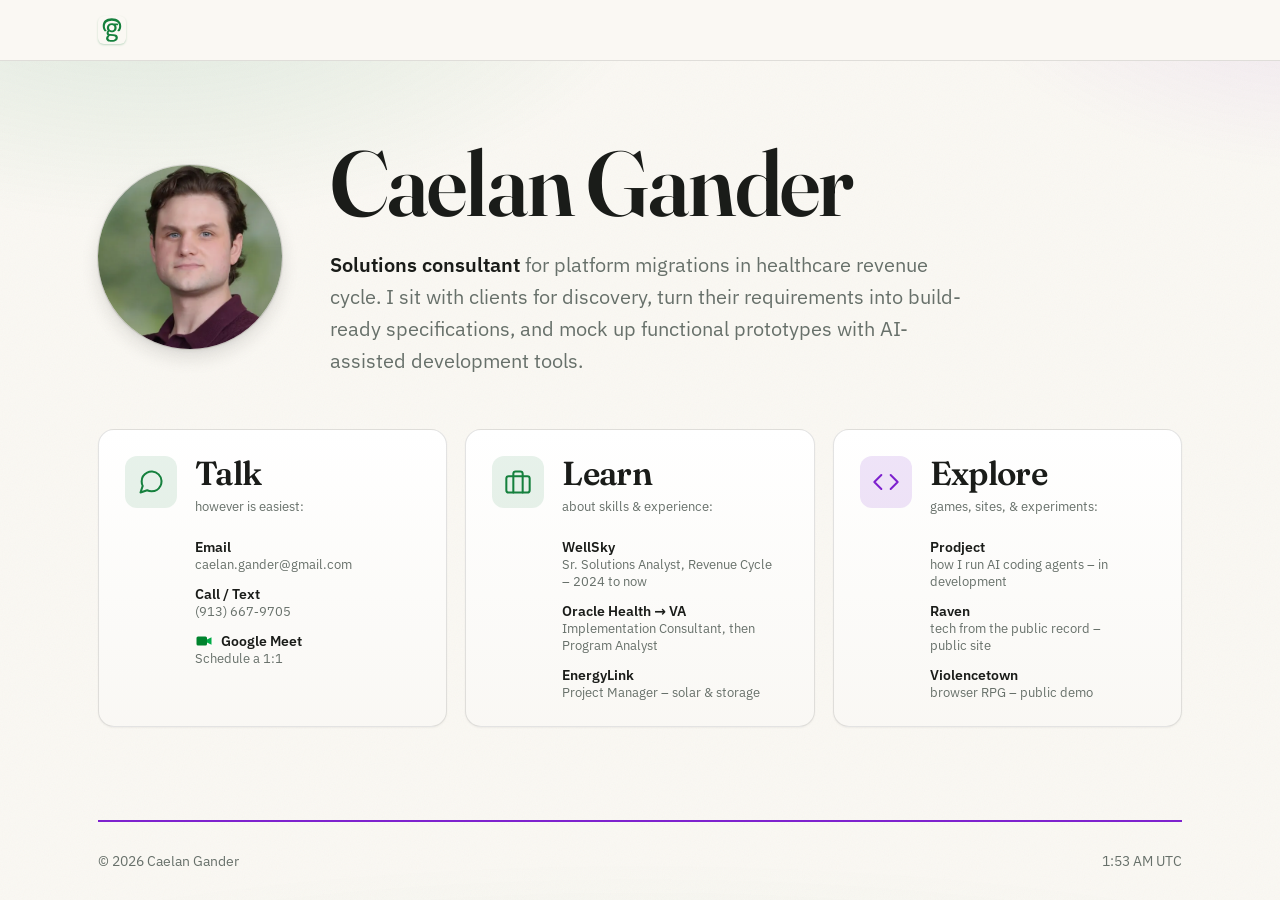
==== index.html @ 805b330a "Explore: fixes from the final review Copy: claims now match each project's source. Raven is framed a" ====
<!DOCTYPE html>
<html lang="en">
<head>
  <meta charset="UTF-8">
  <meta name="viewport" content="width=device-width, initial-scale=1.0">
  <title>Caelan Gander</title>
  <meta name="description" content="Solutions consultant for platform migrations in healthcare revenue cycle. I sit with clients for discovery, turn their requirements into build-ready specifications, and mock up functional prototypes with AI-assisted development tools.">
  <meta name="color-scheme" content="light dark">
  <meta name="theme-color" content="#FAF8F3" media="(prefers-color-scheme: light)">
  <meta name="theme-color" content="#0E1413" media="(prefers-color-scheme: dark)">
  <link rel="icon" href="/favicon.ico?v=2" sizes="32x32">
  <link rel="icon" href="/favicon.svg?v=2" type="image/svg+xml">
  <link rel="apple-touch-icon" href="/apple-touch-icon.png?v=2">

  <!-- Open Graph / social-share preview (LinkedIn, Slack, Twitter, etc.) -->
  <meta property="og:type" content="website">
  <meta property="og:title" content="Caelan Gander – Solutions consultant in healthcare revenue cycle">
  <meta property="og:description" content="Solutions consultant for platform migrations in healthcare revenue cycle. I sit with clients for discovery, turn their requirements into build-ready specifications, and mock up functional prototypes with AI-assisted development tools.">
  <meta property="og:url" content="https://caelangander.com">
  <meta property="og:image" content="https://caelangander.com/og-image.png?v=5">
  <meta property="og:image:width" content="1200">
  <meta property="og:image:height" content="630">
  <meta property="og:image:alt" content="Caelan Gander, Solutions consultant for platform migrations in healthcare revenue cycle.">
  <meta name="twitter:card" content="summary_large_image">
  <meta name="twitter:title" content="Caelan Gander – Solutions consultant in healthcare revenue cycle">
  <meta name="twitter:description" content="Solutions consultant for platform migrations in healthcare revenue cycle. I sit with clients for discovery, turn their requirements into build-ready specifications, and mock up functional prototypes with AI-assisted development tools.">
  <meta name="twitter:image" content="https://caelangander.com/og-image.png?v=5">

  <link rel="preload" href="/assets/fonts/fraunces-600-latin.woff2" as="font" type="font/woff2" crossorigin>
  <link rel="preload" href="/assets/fonts/ibm-plex-sans-latin.woff2" as="font" type="font/woff2" crossorigin>
  <link rel="stylesheet" href="/style.css?v=71">
</head>
<body class="has-intro">

  <a class="skip-link" href="#main">Skip to content</a>

  <!-- ── Header — cg monogram + active-section chip; whole bar returns home ──── -->
  <header class="header" data-back>
    <nav class="nav container">
      <button type="button" class="logo" data-back aria-label="Home">
        <svg xmlns="http://www.w3.org/2000/svg" width="28" height="28" viewBox="0 0 32 32" aria-hidden="true">
          <g transform="translate(-7.672 -11.148) scale(1.4835)">
            <path fill="currentColor" d="M20.576171875 14.0234375Q20.576171875 14.3994140625 20.47412109375 14.56591796875Q20.3720703125 14.732421875 20.2109375 14.732421875H18.8251953125Q19.201171875 15.119140625 19.3515625 15.58642578125Q19.501953125 16.0537109375 19.501953125 16.55859375Q19.501953125 17.396484375 19.2333984375 18.041015625Q18.96484375 18.685546875 18.46533203125 19.13134765625Q17.9658203125 19.5771484375 17.2783203125 19.8134765625Q16.5908203125 20.0498046875 15.7529296875 20.0498046875Q15.162109375 20.0498046875 14.63037109375 19.89404296875Q14.0986328125 19.73828125 13.80859375 19.501953125Q13.615234375 19.6953125 13.49169921875 19.9423828125Q13.3681640625 20.189453125 13.3681640625 20.51171875Q13.3681640625 20.8876953125 13.71728515625 21.134765625Q14.06640625 21.3818359375 14.646484375 21.4033203125L17.1708984375 21.5107421875Q17.890625 21.5322265625 18.4921875 21.70947265625Q19.09375 21.88671875 19.5341796875 22.21435546875Q19.974609375 22.5419921875 20.2216796875 23.02001953125Q20.46875 23.498046875 20.46875 24.1318359375Q20.46875 24.7978515625 20.189453125 25.3994140625Q19.91015625 26.0009765625 19.33544921875 26.45751953125Q18.7607421875 26.9140625 17.869140625 27.17724609375Q16.9775390625 27.4404296875 15.763671875 27.4404296875Q14.5927734375 27.4404296875 13.77099609375 27.24169921875Q12.94921875 27.04296875 12.4228515625 26.69921875Q11.896484375 26.35546875 11.66015625 25.87744140625Q11.423828125 25.3994140625 11.423828125 24.8408203125Q11.423828125 24.486328125 11.509765625 24.1533203125Q11.595703125 23.8203125 11.77294921875 23.51953125Q11.9501953125 23.21875 12.21337890625 22.94482421875Q12.4765625 22.6708984375 12.8203125 22.40234375Q12.2939453125 22.1337890625 12.04150390625 21.7255859375Q11.7890625 21.3173828125 11.7890625 20.8447265625Q11.7890625 20.189453125 12.0576171875 19.673828125Q12.326171875 19.158203125 12.7236328125 18.75Q12.390625 18.3525390625 12.197265625 17.85302734375Q12.00390625 17.353515625 12.00390625 16.64453125Q12.00390625 15.8173828125 12.283203125 15.162109375Q12.5625 14.5068359375 13.056640625 14.0556640625Q13.55078125 13.6044921875 14.24365234375 13.36279296875Q14.9365234375 13.12109375 15.7529296875 13.12109375Q16.193359375 13.12109375 16.57470703125 13.16943359375Q16.9560546875 13.2177734375 17.2890625 13.3037109375H20.2109375Q20.3935546875 13.3037109375 20.48486328125 13.48095703125Q20.576171875 13.658203125 20.576171875 14.0234375ZM17.8046875 16.5693359375Q17.8046875 15.5810546875 17.26220703125 15.02783203125Q16.7197265625 14.474609375 15.720703125 14.474609375Q15.205078125 14.474609375 14.82373046875 14.646484375Q14.4423828125 14.818359375 14.18994140625 15.119140625Q13.9375 15.419921875 13.81396484375 15.81201171875Q13.6904296875 16.2041015625 13.6904296875 16.6337890625Q13.6904296875 17.58984375 14.23291015625 18.1376953125Q14.775390625 18.685546875 15.7529296875 18.685546875Q16.279296875 18.685546875 16.666015625 18.51904296875Q17.052734375 18.3525390625 17.30517578125 18.05712890625Q17.5576171875 17.76171875 17.68115234375 17.375Q17.8046875 16.98828125 17.8046875 16.5693359375ZM18.6962890625 24.228515625Q18.6962890625 23.60546875 18.18603515625 23.26708984375Q17.67578125 22.9287109375 16.8056640625 22.9072265625L14.302734375 22.8212890625Q13.958984375 23.08984375 13.73876953125 23.33154296875Q13.5185546875 23.5732421875 13.3896484375 23.79345703125Q13.2607421875 24.013671875 13.21240234375 24.228515625Q13.1640625 24.443359375 13.1640625 24.6689453125Q13.1640625 25.3671875 13.873046875 25.72705078125Q14.58203125 26.0869140625 15.849609375 26.0869140625Q16.6552734375 26.0869140625 17.19775390625 25.93115234375Q17.740234375 25.775390625 18.0732421875 25.517578125Q18.40625 25.259765625 18.55126953125 24.9267578125Q18.6962890625 24.59375 18.6962890625 24.228515625Z"/>
            <g transform="translate(.5 .25) rotate(90 16 14)">
              <path fill="currentColor" d="M21.04345703125 19.5537109375Q21.04345703125 19.7255859375 21.03271484375 19.8544921875Q21.02197265625 19.9833984375 20.9951171875 20.080078125Q20.96826171875 20.1767578125 20.92529296875 20.251953125Q20.88232421875 20.3271484375 20.77490234375 20.4345703125Q20.66748046875 20.5419921875 20.32373046875 20.76220703125Q19.97998046875 20.982421875 19.4697265625 21.19189453125Q18.95947265625 21.4013671875 18.298828125 21.54638671875Q17.63818359375 21.69140625 16.85400390625 21.69140625Q15.50048828125 21.69140625 14.41015625 21.240234375Q13.31982421875 20.7890625 12.5517578125 19.908203125Q11.78369140625 19.02734375 11.3701171875 17.73291015625Q10.95654296875 16.4384765625 10.95654296875 14.751953125Q10.95654296875 13.0224609375 11.40234375 11.6689453125Q11.84814453125 10.3154296875 12.65380859375 9.37548828125Q13.45947265625 8.435546875 14.58203125 7.94140625Q15.70458984375 7.447265625 17.06884765625 7.447265625Q17.67041015625 7.447265625 18.23974609375 7.56005859375Q18.80908203125 7.6728515625 19.29248046875 7.8447265625Q19.77587890625 8.0166015625 20.15185546875 8.2421875Q20.52783203125 8.4677734375 20.6728515625 8.61279296875Q20.81787109375 8.7578125 20.86083984375 8.8330078125Q20.90380859375 8.908203125 20.9306640625 9.01025390625Q20.95751953125 9.1123046875 20.9736328125 9.251953125Q20.98974609375 9.3916015625 20.98974609375 9.5849609375Q20.98974609375 9.7998046875 20.96826171875 9.9501953125Q20.94677734375 10.1005859375 20.90380859375 10.20263671875Q20.86083984375 10.3046875 20.8017578125 10.35302734375Q20.74267578125 10.4013671875 20.65673828125 10.4013671875Q20.50634765625 10.4013671875 20.23779296875 10.19189453125Q19.96923828125 9.982421875 19.544921875 9.72998046875Q19.12060546875 9.4775390625 18.513671875 9.26806640625Q17.90673828125 9.05859375 17.05810546875 9.05859375Q16.13427734375 9.05859375 15.376953125 9.42919921875Q14.61962890625 9.7998046875 14.08251953125 10.51953125Q13.54541015625 11.2392578125 13.25 12.27587890625Q12.95458984375 13.3125 12.95458984375 14.64453125Q12.95458984375 15.9658203125 13.2392578125 16.98095703125Q13.52392578125 17.99609375 14.0556640625 18.67822265625Q14.58740234375 19.3603515625 15.36083984375 19.70947265625Q16.13427734375 20.05859375 17.11181640625 20.05859375Q17.93896484375 20.05859375 18.556640625 19.8544921875Q19.17431640625 19.650390625 19.609375 19.39794921875Q20.04443359375 19.1455078125 20.32373046875 18.94140625Q20.60302734375 18.7373046875 20.76416015625 18.7373046875Q20.83935546875 18.7373046875 20.89306640625 18.76953125Q20.94677734375 18.8017578125 20.97900390625 18.89306640625Q21.01123046875 18.984375 21.02734375 19.1455078125Q21.04345703125 19.306640625 21.04345703125 19.5537109375Z"/>
            </g>
          </g>
        </svg>
      </button>
      <span class="nav-name" aria-hidden="true">Caelan Gander</span>
      <span class="nav-verb" aria-hidden="true"></span>
    </nav>
  </header>

  <main class="stage" id="main" tabindex="-1">
    <div class="container stage-inner">

      <!-- ── Banner (collapses when a tile is active) ──── -->
      <div class="banner-wrap">
        <div class="banner">
          <img class="banner-photo" src="/assets/caelan.webp?v=1" alt="Portrait of Caelan Gander" width="480" height="480" decoding="async">
          <h1 class="banner-name">Caelan Gander</h1>
          <p class="banner-about"><strong>Solutions consultant</strong> for platform migrations in healthcare revenue cycle. I sit with clients for discovery, turn their requirements into build-ready specifications, and mock up functional prototypes with AI-assisted development tools.</p>
        </div>
      </div>

      <!-- ── Tile clusters ──────────────────────────────── -->
      <div class="tiles">

        <!-- ── TALK ──────────────────────────────────────── -->
        <article class="cluster" data-cluster="talk">
          <button class="tile" type="button" data-go="talk" aria-expanded="false" aria-controls="panel-talk">
            <span class="tile-icon" aria-hidden="true">
              <svg xmlns="http://www.w3.org/2000/svg" width="28" height="28" viewBox="0 0 24 24" fill="none" stroke="currentColor" stroke-width="1.75" stroke-linecap="round" stroke-linejoin="round"><path d="M21 11.5a8.38 8.38 0 0 1-.9 3.8 8.5 8.5 0 0 1-7.6 4.7 8.38 8.38 0 0 1-3.8-.9L3 21l1.9-5.7a8.38 8.38 0 0 1-.9-3.8 8.5 8.5 0 0 1 4.7-7.6 8.38 8.38 0 0 1 3.8-.9h.5a8.48 8.48 0 0 1 8 8v.5z"/></svg>
            </span>
            <span class="tile-body">
              <span class="tile-verb">Talk</span>
              <span class="tile-sub">however is easiest:</span>
              <span class="tile-preview tile-preview--list">
                <span class="preview-row">
                  <strong>Email</strong>
                  <em>caelan.gander@gmail.com</em>
                </span>
                <span class="preview-row">
                  <strong>Call / Text</strong>
                  <em>(913)&nbsp;667&#8209;9705</em>
                </span>
                <span class="preview-row">
                  <strong>
                    <svg class="meet-logo" xmlns="http://www.w3.org/2000/svg" width="18" height="18" viewBox="0 0 24 24" aria-hidden="true">
                      <rect x="2" y="6" width="14" height="12" rx="2" fill="#00832d"/>
                      <path d="M16 10v4l6 3V7z" fill="#00ac47"/>
                    </svg>
                    Google Meet
                  </strong>
                  <em>Schedule a 1:1</em>
                </span>
              </span>
            </span>
            <span class="tile-back-affordance">
              <svg xmlns="http://www.w3.org/2000/svg" width="14" height="14" viewBox="0 0 24 24" fill="none" stroke="currentColor" stroke-width="2" stroke-linecap="round" stroke-linejoin="round" aria-hidden="true"><line x1="19" y1="12" x2="5" y2="12"/><polyline points="12 19 5 12 12 5"/></svg>
              <span>Back</span>
            </span>
          </button>
          <section class="panel" id="panel-talk" aria-hidden="true" inert>
            <div class="panel-inner">
              <div class="talk-id">
                <img class="talk-id-photo" src="/assets/caelan.webp?v=1" alt="" width="480" height="480" loading="lazy" decoding="async">
                <h2 class="talk-id-name">Caelan Gander</h2>
              </div>
              <div class="channels">
                <a class="channel" href="mailto:caelan.gander@gmail.com">
                  <span class="channel-icon" aria-hidden="true">
                    <svg xmlns="http://www.w3.org/2000/svg" width="22" height="22" viewBox="0 0 24 24" fill="none" stroke="currentColor" stroke-width="1.75" stroke-linecap="round" stroke-linejoin="round"><path d="M4 4h16c1.1 0 2 .9 2 2v12c0 1.1-.9 2-2 2H4c-1.1 0-2-.9-2-2V6c0-1.1.9-2 2-2z"/><polyline points="22,6 12,13 2,6"/></svg>
                  </span>
                  <span class="channel-body">
                    <span class="channel-label">Email</span>
                    <span class="channel-value">caelan.gander@<wbr>gmail.com</span>
                  </span>
                </a>

                <div class="channel channel--dual" data-dual>
                  <button type="button" class="channel-row" data-dual-toggle aria-expanded="false" aria-controls="dual-popout">
                    <span class="channel-icon channel-icon--dual" aria-hidden="true">
                      <svg xmlns="http://www.w3.org/2000/svg" width="20" height="20" viewBox="0 0 24 24" fill="none" stroke="currentColor" stroke-width="1.75" stroke-linecap="round" stroke-linejoin="round"><path d="M22 16.92v3a2 2 0 0 1-2.18 2 19.79 19.79 0 0 1-8.63-3.07 19.5 19.5 0 0 1-6-6 19.79 19.79 0 0 1-3.07-8.67A2 2 0 0 1 4.11 2h3a2 2 0 0 1 2 1.72 12.84 12.84 0 0 0 .7 2.81 2 2 0 0 1-.45 2.11L8.09 9.91a16 16 0 0 0 6 6l1.27-1.27a2 2 0 0 1 2.11-.45 12.84 12.84 0 0 0 2.81.7A2 2 0 0 1 22 16.92z"/></svg>
                      <svg xmlns="http://www.w3.org/2000/svg" width="20" height="20" viewBox="0 0 24 24" fill="none" stroke="currentColor" stroke-width="1.75" stroke-linecap="round" stroke-linejoin="round"><path d="M21 11.5a8.38 8.38 0 0 1-.9 3.8 8.5 8.5 0 0 1-7.6 4.7 8.38 8.38 0 0 1-3.8-.9L3 21l1.9-5.7a8.38 8.38 0 0 1-.9-3.8 8.5 8.5 0 0 1 4.7-7.6 8.38 8.38 0 0 1 3.8-.9h.5a8.48 8.48 0 0 1 8 8v.5z"/></svg>
                    </span>
                    <span class="channel-body">
                      <span class="channel-label">Call / Text</span>
                      <span class="channel-value">(913) 667&#8209;9705</span>
                    </span>
                    <span class="channel-toggle-arrow" aria-hidden="true">
                      <svg xmlns="http://www.w3.org/2000/svg" width="16" height="16" viewBox="0 0 24 24" fill="none" stroke="currentColor" stroke-width="2" stroke-linecap="round" stroke-linejoin="round"><polyline points="6 9 12 15 18 9"/></svg>
                    </span>
                  </button>
                  <div class="channel-popout" id="dual-popout" inert>
                    <div class="channel-popout-inner">
                      <div class="popout-row">
                        <a class="popout-btn" href="tel:+19136679705">
                          <svg xmlns="http://www.w3.org/2000/svg" width="16" height="16" viewBox="0 0 24 24" fill="none" stroke="currentColor" stroke-width="1.75" stroke-linecap="round" stroke-linejoin="round" aria-hidden="true"><path d="M22 16.92v3a2 2 0 0 1-2.18 2 19.79 19.79 0 0 1-8.63-3.07 19.5 19.5 0 0 1-6-6 19.79 19.79 0 0 1-3.07-8.67A2 2 0 0 1 4.11 2h3a2 2 0 0 1 2 1.72 12.84 12.84 0 0 0 .7 2.81 2 2 0 0 1-.45 2.11L8.09 9.91a16 16 0 0 0 6 6l1.27-1.27a2 2 0 0 1 2.11-.45 12.84 12.84 0 0 0 2.81.7A2 2 0 0 1 22 16.92z"/></svg>
                          <span>Call?</span>
                        </a>
                        <a class="popout-btn" href="sms:+19136679705">
                          <svg xmlns="http://www.w3.org/2000/svg" width="16" height="16" viewBox="0 0 24 24" fill="none" stroke="currentColor" stroke-width="1.75" stroke-linecap="round" stroke-linejoin="round" aria-hidden="true"><path d="M21 11.5a8.38 8.38 0 0 1-.9 3.8 8.5 8.5 0 0 1-7.6 4.7 8.38 8.38 0 0 1-3.8-.9L3 21l1.9-5.7a8.38 8.38 0 0 1-.9-3.8 8.5 8.5 0 0 1 4.7-7.6 8.38 8.38 0 0 1 3.8-.9h.5a8.48 8.48 0 0 1 8 8v.5z"/></svg>
                          <span>Text?</span>
                        </a>
                      </div>
                    </div>
                  </div>
                </div>

                <a class="channel" href="https://www.linkedin.com/in/caelangander/" target="_blank" rel="noopener">
                  <span class="channel-icon" aria-hidden="true">
                    <svg xmlns="http://www.w3.org/2000/svg" width="20" height="20" viewBox="0 0 24 24" fill="currentColor" aria-hidden="true"><path d="M4.98 3.5C4.98 4.88 3.87 6 2.5 6S0 4.88 0 3.5 1.12 1 2.5 1s2.48 1.12 2.48 2.5zM.2 8.5h4.6V24H.2zM8.5 8.5h4.41v2.12h.06c.61-1.16 2.11-2.38 4.34-2.38 4.64 0 5.5 3.05 5.5 7.02V24h-4.6v-6.84c0-1.63-.03-3.73-2.27-3.73-2.27 0-2.62 1.78-2.62 3.61V24H8.5z"/></svg>
                  </span>
                  <span class="channel-body">
                    <span class="channel-label">LinkedIn</span>
                    <span class="channel-value">/in/caelangander</span>
                  </span>
                </a>

                <a class="channel channel--primary" href="https://calendar.app.google/QaApaan876X87c6c7" target="_blank" rel="noopener">
                  <span class="channel-icon channel-icon--meet" aria-hidden="true">
                    <svg xmlns="http://www.w3.org/2000/svg" width="44" height="36" viewBox="0 0 87 72" aria-hidden="true">
                      <path fill="#00832d" d="M49.5 36l8.53 9.75 11.47 7.33 2-17.02-2-16.64-11.69 6.44z"/>
                      <path fill="#0066da" d="M0 51.5V66c0 3.32 2.69 6 6 6h14.5l3-10.96-3-9.54-9.95-3z"/>
                      <path fill="#e94235" d="M20.5 0L0 20.5l10.55 3 9.95-3 2.95-9.41z"/>
                      <path fill="#2684fc" d="M20.5 20.5H0v31h20.5z"/>
                      <path fill="#00ac47" d="M82.6 8.68L69.5 19.42v33.66l13.16 10.79c1.97 1.54 4.85.135 4.85-2.37V11c0-2.535-2.945-3.925-4.91-2.32zM49.5 36v15.5h-29V72h43c3.32 0 6-2.68 6-6V53.08z"/>
                      <path fill="#ffba00" d="M63.5 0h-43v20.5h29V36l20-16.57V6c0-3.31-2.68-6-6-6z"/>
                    </svg>
                  </span>
                  <span class="channel-body">
                    <span class="channel-label channel-label--primary">Preferred</span>
                    <span class="channel-value channel-value--primary">Schedule a Google Meet</span>
                    <span class="channel-aux">Pick a time that works for you.</span>
                  </span>
                  <span class="channel-arrow" aria-hidden="true">
                    <svg xmlns="http://www.w3.org/2000/svg" width="20" height="20" viewBox="0 0 24 24" fill="none" stroke="currentColor" stroke-width="2" stroke-linecap="round" stroke-linejoin="round"><line x1="7" y1="17" x2="17" y2="7"/><polyline points="7 7 17 7 17 17"/></svg>
                  </span>
                </a>
              </div>
            </div>
          </section>
        </article>

        <!-- ── LEARN ─────────────────────────────────────── -->
        <article class="cluster" data-cluster="learn">
          <button class="tile" type="button" data-go="learn" aria-expanded="false" aria-controls="panel-learn">
            <span class="tile-icon" aria-hidden="true">
              <svg xmlns="http://www.w3.org/2000/svg" width="28" height="28" viewBox="0 0 24 24" fill="none" stroke="currentColor" stroke-width="1.75" stroke-linecap="round" stroke-linejoin="round"><rect x="2" y="7" width="20" height="14" rx="2" ry="2"/><path d="M16 21V5a2 2 0 0 0-2-2h-4a2 2 0 0 0-2 2v16"/></svg>
            </span>
            <span class="tile-body">
              <span class="tile-verb">Learn</span>
              <span class="tile-sub">about skills &amp; experience:</span>
              <span class="tile-preview tile-preview--list">
                <span class="preview-row"><strong>WellSky</strong> <em>Sr. Solutions Analyst, Revenue Cycle &ndash; 2024&nbsp;to&nbsp;now</em></span>
                <span class="preview-row"><strong>Oracle Health &rarr; VA</strong> <em>Implementation Consultant, then Program&nbsp;Analyst</em></span>
                <span class="preview-row"><strong>EnergyLink</strong> <em>Project Manager &ndash; solar &amp; storage</em></span>
              </span>
            </span>
            <span class="tile-back-affordance">
              <svg xmlns="http://www.w3.org/2000/svg" width="14" height="14" viewBox="0 0 24 24" fill="none" stroke="currentColor" stroke-width="2" stroke-linecap="round" stroke-linejoin="round" aria-hidden="true"><line x1="19" y1="12" x2="5" y2="12"/><polyline points="12 19 5 12 12 5"/></svg>
              <span>Back</span>
            </span>
          </button>
          <section class="panel" id="panel-learn" aria-hidden="true" inert>
            <div class="panel-inner">

              <p class="print-contact">caelangander.com &middot; caelan.gander@gmail.com &middot; linkedin.com/in/caelangander</p>

              <nav class="learn-nav" aria-label="Sections">
                <a href="#learn-experience" aria-current="location">Experience</a>
                <a href="#learn-work">Selected Work</a>
                <a href="#learn-education">Education</a>
              </nav>

              <div class="resume-header">
                <p class="resume-headline">Caelan Gander &ndash; Solutions consultant in healthcare revenue cycle</p>
                <p class="resume-tagline">Solutions Architecture &middot; Product Management &middot; Implementation Consulting</p>
                <p class="resume-summary">I work with clients for discovery to determine what engineering should build. Across legacy-to-SaaS migrations of every size, I turn complex requirements into specifications engineering can build, using Claude Code mockups to confirm each requirement with the client before it&rsquo;s built. From Salesforce issue to Jira story to client-verified reimbursement engines, authorization rules, and API integrations, I own each request the whole way.</p>

                <p class="resume-summary">Currently I am a Senior Solutions Analyst at WellSky, on the Specialty Care product. I review workflows and find the gaps, and I handle the project-management and stakeholder side: executive outreach, coordination between development teams, and making sure end-user feedback reaches the final design.</p>

                <dl class="resume-meta">
                  <div class="resume-meta-row">
                    <dt class="resume-meta-label">Skills</dt>
                    <dd class="resume-meta-value">Revenue Cycle, Eligibility &amp; Insurance Authorizations, Billing &amp; Claims (CMS-1500/UB-04, 837/835), Reimbursement Engines, API Integration, EHR Modernization, HIPAA, Custom Reporting, Healthcare SaaS, Federal / VA</dd>
                  </div>
                  <div class="resume-meta-row">
                    <dt class="resume-meta-label">Tools</dt>
                    <dd class="resume-meta-value">Claude Code, MCPs, APIs, Jira, Salesforce, Confluence, Smartsheet, Scrum, Acceptance Criteria</dd>
                  </div>
                </dl>
              </div>

              <h2 class="section-label" id="learn-experience" tabindex="-1">Experience</h2>

              <ol class="timeline">
              <li class="timeline-stop timeline-stop--current">
                <span class="timeline-when">Apr 2024 &ndash; Present<span class="timeline-where">Overland Park, KS</span></span>
                <span class="timeline-rail" aria-hidden="true"><span class="timeline-dot"></span></span>
                <div class="timeline-body">
                  <h3 class="timeline-role">Sr. Solutions Analyst, Revenue Cycle</h3>
                  <p class="timeline-org"><a class="org-link" href="https://wellsky.com/" target="_blank" rel="noopener"><span class="org-logo org-logo--wellsky" aria-hidden="true"></span><span class="org-name">WellSky</span></a> <span class="exp-note">healthcare software for post-acute and community care</span></p>
                  <ul class="timeline-points">
                    <li>Led requirements discovery and solution design on a Fortune 500 legacy-to-SaaS migration&nbsp;&ndash; solution integration and implementation consulting for a post-acute revenue-cycle replacement</li>
                    <li>Ran biweekly feedback workshops with the client, diagnosing production issues through custom reports</li>
                    <li>Product owner for a dedicated scrum team&nbsp;&ndash; translated business needs into a prioritized backlog spanning 200+ system components, driving engineering delivery of 15+ reports, 50+ configurable billing rules, 20+ contract variables, 3 new bill forms and an 8-wave go-live</li>
                    <li>Designed 30+ platform-wide insurance payer decision rules&nbsp;&ndash; eligibility gating and limit enforcement, a tiered rate engine computing payment amounts, and a real-time API keeping authorization and insurance verification in sync</li>
                    <li>Owned release readiness, drafting acceptance criteria, process documentation and user guides, and driving user acceptance testing</li>
                    <li>Shipped every build onto a multi-tenant platform&nbsp;&ndash; made the customize-vs-generalize call for each reimbursement workflow, gating client-specific behavior behind configuration for backward compatibility</li>
                  </ul>
                  <a class="timeline-case" href="#case-wellsky">Case study <span aria-hidden="true">&darr;</span></a>
                </div>
              </li>
              <li class="timeline-stop">
                <span class="timeline-when">Mar 2023 &ndash; Apr 2024<span class="timeline-where">Remote</span></span>
                <span class="timeline-rail" aria-hidden="true"><span class="timeline-dot"></span></span>
                <div class="timeline-body">
                  <h3 class="timeline-role">Program Analyst</h3>
                  <p class="timeline-org"><a class="org-link" href="https://aptiveresources.com/" target="_blank" rel="noopener"><span class="org-logo org-logo--aptive" aria-hidden="true"></span><span class="org-name">Aptive Resources</span></a> <span class="exp-note">federal health consultancy serving the VA</span></p>
                  <ul class="timeline-points">
                    <li>Embedded client-side consultant on a national enterprise system deployment (VA EHR modernization)&nbsp;&ndash; facilitated stakeholder councils of senior end users whose input drove key design decisions on the vendor&rsquo;s build</li>
                    <li>Reviewed current-state workflows to identify gaps and next steps, and tracked design, build and test actions across project teams</li>
                    <li>Brought hands-on Cerner delivery experience to the customer&rsquo;s side of the enterprise implementation, bridged vendor and customer perspectives on scope, feasibility, and rollout sequencing</li>
                  </ul>
                  <a class="timeline-case" href="#case-cerner">Case study <span aria-hidden="true">&darr;</span></a>
                </div>
              </li>
              <li class="timeline-stop">
                <span class="timeline-when">Sep 2021 &ndash; Mar 2023<span class="timeline-where">Kansas City, MO</span></span>
                <span class="timeline-rail" aria-hidden="true"><span class="timeline-dot"></span></span>
                <div class="timeline-body">
                  <h3 class="timeline-role">Implementation Consultant</h3>
                  <p class="timeline-org"><a class="org-link org-link--mark" href="https://www.oracle.com/health/" target="_blank" rel="noopener"><span class="org-logo org-logo--oracle" aria-hidden="true"></span>Oracle Health</a> <span class="exp-note">electronic health records, formerly Cerner</span></p>
                  <ul class="timeline-points">
                    <li>Lead consultant on 16 full-cycle go-live implementations, each a legacy-system migration for a small-to-mid-size healthcare provider, on time and compliant</li>
                    <li>Ran on-site requirements and configuration across each client&rsquo;s scheduling, billing, and AR modules, carrying every engagement through to first clean claims and posted payments via the TriZetto clearinghouse</li>
                    <li>Owned the last mile of every migration: trained superusers, won front-line staff adoption at cutover, and closed the loop from requirements through live operations on each engagement</li>
                    <li>Rookie of the Year 2022, Ambulatory Consulting</li>
                  </ul>
                  <a class="timeline-case" href="#case-cerner">Case study <span aria-hidden="true">&darr;</span></a>
                </div>
              </li>
              <li class="timeline-stop">
                <span class="timeline-when">Oct 2019 &ndash; Sep 2021<span class="timeline-where">Columbia, MO</span></span>
                <span class="timeline-rail" aria-hidden="true"><span class="timeline-dot"></span></span>
                <div class="timeline-body">
                  <h3 class="timeline-role">Project Manager, Business Development</h3>
                  <p class="timeline-org"><a class="org-link" href="https://goenergylink.com/" target="_blank" rel="noopener"><span class="org-logo org-logo--energylink" aria-hidden="true"></span><span class="org-name">EnergyLink</span></a> <span class="exp-note">renewable-energy design and build</span></p>
                  <ul class="timeline-points">
                    <li>Ran full-cycle pre-sales for solar PV as project lead&nbsp;&ndash; RFP analysis, proposals, financial projections, and utility bids</li>
                    <li>Closed 6 government and commercial contracts worth $1.18M and sourced $3.3M in pipeline</li>
                    <li>Won public-sector bids, including a first-of-its-kind 474 kW array on a water tank and pump station for Aurora, CO Water, and a $1.8M, 46-site, 6.8&nbsp;MW program for Buncombe County, NC that opened the firm&rsquo;s first North Carolina office</li>
                  </ul>
                  <a class="timeline-case" href="#case-aurora">Case study <span aria-hidden="true">&darr;</span></a>
                </div>
              </li>
              <li class="timeline-stop timeline-stop--earlier">
                <span class="timeline-when">2017 &ndash; 2019</span>
                <span class="timeline-rail" aria-hidden="true"><span class="timeline-dot"></span></span>
                <div class="timeline-body">
                  <h3 class="timeline-role">Earlier roles</h3>
                  <p class="timeline-org">Manager, Delivery Driver at Hot Box Cookies &middot; Merchandising Clerk at Southern Glazer&rsquo;s Wine &amp; Spirits</p>
                </div>
              </li>
              </ol>

              <h2 class="section-label" id="learn-work" tabindex="-1">Selected Work</h2>

              <div class="case-grid">

                <article id="case-wellsky" tabindex="-1" aria-labelledby="case-wellsky-title" class="case-card case-card--flagship">
                  <div class="exp-top">
                    <span class="card-tag">Case Study</span>
                    <span class="card-year">WellSky &middot; Specialty Care</span>
                  </div>
                  <h3 class="case-title" id="case-wellsky-title">A Fortune 500 revenue-cycle migration</h3>
                  <p class="case-scope">Senior Solutions Analyst at WellSky and the solutions point of contact on the program, forward-deployed as the hub between Solutions, Engineering, Professional Services, PM, and the client.</p>
                  <p class="case-q">Impact</p>
                  <p class="case-a">15+ financial and compliance reports and 3 bill forms, all net-new for this migration. The platform now runs high-volume, mixed-model authorization billing with step-downs and intricate requirements.</p>

                  <button class="case-expand" type="button" data-expand aria-expanded="false" aria-controls="case-wellsky-detail">
                    <span class="case-expand-label">The full story</span>
                    <span class="case-expand-icon" aria-hidden="true">
                      <svg xmlns="http://www.w3.org/2000/svg" width="16" height="16" viewBox="0 0 24 24" fill="none" stroke="currentColor" stroke-width="2" stroke-linecap="round" stroke-linejoin="round"><polyline points="6 9 12 15 18 9"/></svg>
                    </span>
                  </button>
                  <div class="case-detail" id="case-wellsky-detail" inert>
                    <div class="case-detail-inner">
                      <p class="case-q">Challenge</p>
                      <p class="case-a">A Fortune 500 post-acute provider needed to move its billing off a legacy system onto WellSky Specialty Care. Requirements changed week to week, and reporting definitions weren&rsquo;t settled until late.</p>
                      <p class="case-q">My role</p>
                      <ul class="exp-bullets">
                        <li><strong>Run the team&rsquo;s backlog.</strong> I write its Jira stories and prioritize the work for a team of four developers and an engineering lead, taking implementation requirements from Salesforce intake to production in weeks.</li>
                        <li><strong>Defined eligibility gating and a new hour-based authorization and reimbursement engine</strong> (day, week, and total-hour limits across step-downs and rollups).</li>
                        <li><strong>Specified a bi-directional, real-time authorization-sync API</strong> between the two platforms.</li>
                        <li><strong>Authored 50+ billing rules</strong> across CMS-1500 and UB-04 and 3 new bill forms. Wrote the acceptance criteria and testing scenarios that supported go-live readiness.</li>
                      </ul>
                      <p class="case-q">Forward-deployed with the client</p>
                      <p class="case-a">I am embedded with the client, running biweekly working sessions and carrying their decisions into engineering as the point of contact between the client and the build. If requirements are ambiguous, I build mockups with AI to settle it before writing the ticket. I also own release communications, every release note and user-guide update, including the prospect-facing docs.</p>
                      <p class="case-q">The difficult systems</p>
                      <ul class="exp-bullets">
                        <li><strong>Multi-level, hour-based authorization engine.</strong> Total-hour limits sit above per-week, which sit above per-day, with hours that can be shared across a group of disciplines for the patient. Getting the precedence and the step-down configuration right is what decides whether a visit is authorized, whether it can be billed, and whether my client gets paid.</li>
                        <li><strong>Tiered, configurable reimbursement engine.</strong> Rates vary by program, payer, and service line, so the engine had to be data-driven rather than hard-coded, with the tiers and contract variables exposed as configuration the client could perform themselves. It&rsquo;s a multi-tenant platform, so I often have to decide how a change affects my client while keeping the platform as a whole in mind, and what opening up a capability means for them and for others.</li>
                        <li><strong>Authorization-sync API.</strong> I specified the updates to the bi-directional, real-time API keeping authorizations in sync between the two systems &ndash; specifying field mappings, sync triggers, and conflict behavior, including mapping each discipline to the correct procedure codes.</li>
                      </ul>
                      <p class="case-q">Tracking the money from billed to paid reimbursement</p>
                      <ul class="exp-bullets">
                        <li><strong>End-to-end authorization tracking.</strong> Complex authorizations need full visibility from charges to bills to payments. I designed the tracking that keeps each claim accurate as charges roll up into one code and bill out as timed units, so the amount owed is correctly billed and reimbursed.</li>
                        <li><strong>Two reimbursement-review reports, built from scratch with the client.</strong> Each compares expected reimbursement against what actually landed on the claim. Every column is a claim-relevant field or value, built with the client, several calculated from existing data to surface insights the client didn&rsquo;t have before. Operations and billing review differently, so I split the work into an hourly authorization report for operations and a claim review report for billing, each with its own submission criteria.</li>
                        <li><strong>A charge inquiry window I designed.</strong> Sort and pick a bill, and a pop-out shows exactly which charges hit it and traces each one back to the General Ledger.</li>
                      </ul>
                      <p class="case-q">Go-live support and ongoing testing</p>
                      <p class="case-a">I owned testing readiness for the cutover, providing many pages and screenshots of explanatory notes and testing scenarios for their go-live facilities; I also facilitated off-cycle release to solve go-live issues at live sites in an urgent manner.</p>
                    </div>
                  </div>

                  <ul class="exp-tags">
                    <li>Revenue Cycle</li>
                    <li>Reimbursement Engine</li>
                    <li>API Integration</li>
                    <li>CMS-1500 / UB-04</li>
                    <li>Forward-Deployed</li>
                  </ul>
                </article>

                <article id="case-cerner" tabindex="-1" aria-labelledby="case-cerner-title" class="case-card">
                  <div class="exp-top">
                    <span class="card-tag">Case Study</span>
                    <span class="card-year">Oracle Health &middot; Aptive / VA</span>
                  </div>
                  <h3 class="case-title" id="case-cerner-title">Both sides of the table</h3>
                  <p class="case-scope">Implementation Consultant at Oracle Health (formerly Cerner), then Program Analyst on the VA&rsquo;s EHR modernization through Aptive Resources.</p>
                  <figure class="case-photo">
                    <img src="/assets/oracle-health-campus.webp?v=2" alt="The lobby of a glass-and-concrete office building, where a wall-sized screen shows a heartbeat line under a glowing star field" width="960" height="640" loading="lazy" decoding="async">
                    <figcaption>The Innovations Campus lobby in Kansas City, from when Oracle Health was Cerner. Photo: <a href="https://commons.wikimedia.org/wiki/File:Innovations_first_floor.jpg" target="_blank" rel="noopener">&ldquo;Innovations first floor&rdquo;</a> by Hookmeupbarb, <a href="https://creativecommons.org/licenses/by-sa/4.0/" target="_blank" rel="noopener">CC BY-SA 4.0</a></figcaption>
                  </figure>
                  <p class="case-q">Impact</p>
                  <p class="case-a">Two angles on the same vendor: I&rsquo;ve implemented live revenue-cycle systems on-site, and I&rsquo;ve sat with the senior clinicians who shaped what the program had to deliver. The Cerner side was volume &ndash; 16 migrations, each carried through to first clean claims and posted payments. The VA side was access and judgment, turning what veteran care actually needed into prioritized requirements.</p>

                  <button class="case-expand" type="button" data-expand aria-expanded="false" aria-controls="case-cerner-detail">
                    <span class="case-expand-label">The full story</span>
                    <span class="case-expand-icon" aria-hidden="true">
                      <svg xmlns="http://www.w3.org/2000/svg" width="16" height="16" viewBox="0 0 24 24" fill="none" stroke="currentColor" stroke-width="2" stroke-linecap="round" stroke-linejoin="round"><polyline points="6 9 12 15 18 9"/></svg>
                    </span>
                  </button>
                  <div class="case-detail" id="case-cerner-detail" inert>
                    <div class="case-detail-inner">
                      <p class="case-q">Challenge</p>
                      <p class="case-a">I worked the same vendor&rsquo;s software from two sides. First I implemented revenue-cycle systems at Cerner. Then I went to the VA and carried senior clinicians&rsquo; input into the vendor&rsquo;s design and build.</p>
                      <p class="case-q">What I did</p>
                      <ul class="exp-bullets">
                        <li><strong>Lead consultant on 16 ambulatory implementations at Cerner</strong> (now Oracle Health), each moving a client off an end-of-life product onto the supported suite, from workflow review and data migration through go-live.</li>
                        <li><strong>Implemented the whole revenue-cycle loop, starting at the front desk:</strong> check-in and copay collection at the counter, charge capture, claim submission through the TriZetto clearinghouse, and payment posting. All 16 went live on time and compliant, and I sat beside front-desk staff through their first live checkouts.</li>
                        <li><strong>Moved to <a href="https://digital.va.gov/ehr-modernization/" target="_blank" rel="noopener">the VA&rsquo;s EHR modernization</a> through Aptive.</strong> Less hands-on build, more requirements and oversight at the population level.</li>
                        <li><strong>Facilitated the ambulatory pain-management and oncology councils,</strong> carrying clinician change requests into the vendor&rsquo;s design, build, and test pipeline and tracking them through to rollout.</li>
                      </ul>
                    </div>
                  </div>

                  <ul class="exp-tags">
                    <li>EHR Modernization</li>
                    <li>Ambulatory</li>
                    <li>Implementation</li>
                    <li>Clinician Workflows</li>
                    <li>Federal / VA</li>
                  </ul>
                </article>

                <article id="case-aurora" tabindex="-1" aria-labelledby="case-aurora-title" class="case-card">
                  <div class="exp-top">
                    <span class="card-tag">Case Study</span>
                    <span class="card-year">EnergyLink &middot; Aurora, CO Water</span>
                  </div>
                  <h3 class="case-title" id="case-aurora-title">Lead on a first-of-its-kind solar array</h3>
                  <p class="case-scope">Project Manager and Business Development at EnergyLink, project lead for bid submission and design.</p>
                  <figure class="case-photo">
                    <img src="/assets/aurora-install.webp?v=1" alt="A crew member in a hard hat and hi-vis vest fastening solar panels into place" width="960" height="540" loading="lazy" decoding="async">
                    <figcaption>Installing the array on the Robertsdale water tank, Aurora, CO. Photo: EnergyLink</figcaption>
                  </figure>
                  <p class="case-q">Impact</p>
                  <p class="case-a">A first-of-its-kind 474 kW array for a municipal water utility, plus a county-scale program that expanded the company into a new state.</p>

                  <button class="case-expand" type="button" data-expand aria-expanded="false" aria-controls="case-aurora-detail">
                    <span class="case-expand-label">The full story</span>
                    <span class="case-expand-icon" aria-hidden="true">
                      <svg xmlns="http://www.w3.org/2000/svg" width="16" height="16" viewBox="0 0 24 24" fill="none" stroke="currentColor" stroke-width="2" stroke-linecap="round" stroke-linejoin="round"><polyline points="6 9 12 15 18 9"/></svg>
                    </span>
                  </button>
                  <div class="case-detail" id="case-aurora-detail" inert>
                    <div class="case-detail-inner">
                      <p class="case-q">Challenge</p>
                      <p class="case-a">Aurora, CO Water wanted solar on a city infrastructure build that no firm would have experience with: the Robertsdale Water Tank and Pump Station. It needed a design-build partner that could win the bid and deliver a 474 kW array on an unusual structure, with a performance guarantee behind it.</p>
                      <p class="case-q">What I did</p>
                      <ul class="exp-bullets">
                        <li><strong>Led the bid that won EnergyLink the sole design-build contract,</strong> named &ldquo;EnergyLink&rsquo;s lead on the project&rdquo; in the July 2021 announcement.</li>
                        <li><strong>Closed 6 government and commercial RFPs for $1.18M</strong> and sourced $3.3M in pipeline, developing every brief, pitch deck, and bid with utility partners.</li>
                        <li><strong>Closed the $1.8M, 46-site, 6.8&nbsp;MW Buncombe County, NC program,</strong> which opened the firm&rsquo;s first North Carolina office.</li>
                      </ul>
                      <p class="case-q">The public proof</p>
                      <ul class="exp-bullets">
                        <li><a class="print-href" href="https://www.prnewswire.com/news-releases/aurora-water-selects-energylink-for-unique-public-works-water-tank-solar-project-301323828.html" target="_blank" rel="noopener">PRNewswire, July 1, 2021 &#8599;</a> &ndash; Aurora Water selects EnergyLink, naming me as the lead on the project.</li>
                        <li><a class="print-href" href="https://goenergylink.com/case-studies/city-of-aurora/" target="_blank" rel="noopener">EnergyLink&rsquo;s own case study: City of Aurora &#8599;</a> &middot; <a class="print-href" href="https://web.archive.org/web/20251016064637/https://goenergylink.com/case-studies/city-of-aurora/" target="_blank" rel="noopener">archived copy &#8599;</a></li>
                      </ul>
                    </div>
                  </div>

                  <ul class="exp-tags">
                    <li>Project Lead</li>
                    <li>Solar &amp; Storage</li>
                    <li>RFP / Bid</li>
                    <li>Govt / Municipal</li>
                    <li>Publicly Verifiable</li>
                  </ul>
                </article>

                <article class="case-card case-card--research">
                  <div class="exp-top">
                    <span class="card-tag">Research</span>
                    <span class="card-year">Raven &middot; 2026</span>
                  </div>
                  <h3 class="case-title"><a href="https://raven.caelangander.com" target="_blank" rel="noopener">Raven, a technology atlas &#8599;</a></h3>
                  <p class="case-scope">A research site that measures how far an idea has moved toward a product from the public record alone, with every number printed beside its denominator and the rule that produced it.</p>
                  <p class="case-q">Impact</p>
                  <p class="case-a">Four published chains &ndash; orbital debris, humanoid robots, quantum entanglement and wearable computing &ndash; and 23 downstream products, with every score&rsquo;s components printed beside it and an evidence score that never calls itself a probability. The same machinery measures the next chain.</p>

                  <button class="case-expand" type="button" data-expand aria-expanded="false" aria-controls="case-raven-detail">
                    <span class="case-expand-label">The full story</span>
                    <span class="case-expand-icon" aria-hidden="true">
                      <svg xmlns="http://www.w3.org/2000/svg" width="16" height="16" viewBox="0 0 24 24" fill="none" stroke="currentColor" stroke-width="2" stroke-linecap="round" stroke-linejoin="round"><polyline points="6 9 12 15 18 9"/></svg>
                    </span>
                  </button>
                  <div class="case-detail" id="case-raven-detail" inert>
                    <div class="case-detail-inner">
                      <p class="case-q">Challenge</p>
                      <p class="case-a">I wanted to say how far a technology has moved toward market using only public data, without mistaking the whole literature growing for a boom, a keyword match for relevance, or a score for a forecast.</p>
                      <p class="case-q">What I did</p>
                      <ul class="exp-bullets">
                        <li><strong>Measured four layers by stated rules:</strong> research counted per year beside the whole index, with funding and regulation alongside; citation dependency with a negative control; hand-checked barriers typed by whether they can lift; and speculation kept apart and labelled.</li>
                        <li><strong>Fixed two controls before any chain ran,</strong> so a product&rsquo;s growth is a position between a literature that matured and one that boomed, never a bare number.</li>
                        <li><strong>Built a hand-checked truth set, negatives included,</strong> that every automation is scored against. The keyword baseline recovered 1 of 7 barriers; the model layer is built and has not yet run.</li>
                      </ul>
                    </div>
                  </div>

                  <ul class="exp-tags">
                    <li>Research Design</li>
                    <li>Python</li>
                    <li>OpenAlex</li>
                    <li>Evaluation</li>
                    <li>Publicly Verifiable</li>
                  </ul>
                </article>

              </div>

              <h2 class="section-label" id="learn-education" tabindex="-1">Education</h2>

              <div class="education-block">
                <article class="edu-card">
                  <figure class="case-photo case-photo--banner">
                    <img src="/assets/mizzou-quad.webp?v=1" alt="Aerial view down the Francis Quadrangle: six stone columns on the lawn in front of Jesse Hall&rsquo;s white dome" width="1200" height="500" loading="lazy" decoding="async">
                    <figcaption>The Columns and Jesse Hall on the Francis Quadrangle. Photo: <a href="https://commons.wikimedia.org/wiki/File:Jesse_Hall_Aerial.jpg" target="_blank" rel="noopener">&ldquo;Jesse Hall Aerial&rdquo;</a> by <a href="https://commons.wikimedia.org/wiki/User:Lectrician2" target="_blank" rel="noopener">Lectrician2</a>, <a href="https://creativecommons.org/licenses/by-sa/4.0/" target="_blank" rel="noopener">CC BY-SA 4.0</a>, cropped</figcaption>
                  </figure>
                  <header class="edu-head">
                    <div class="exp-top">
                      <span class="card-tag">B.S. &amp; B.A.</span>
                      <span class="card-year">2019</span>
                    </div>
                    <h3 class="exp-role"><a class="org-link" href="https://missouri.edu/" target="_blank" rel="noopener">University of Missouri</a></h3>
                    <p class="exp-company">Columbia, MO</p>
                  </header>
                  <ul class="edu-degrees">
                    <li><strong>B.S. Business Administration &ndash; Marketing</strong></li>
                    <li><strong>B.A. International Studies &ndash; East Asian Studies</strong></li>
                  </ul>
                  <div class="edu-detail-grid">
                    <div class="detail-group">
                      <h4 class="detail-label">Honors</h4>
                      <ul class="pill-list">
                        <li>Chancellor&rsquo;s Scholar</li>
                        <li>Excellence Scholar</li>
                        <li>Bright Flight Scholar</li>
                        <li>Multicultural Certificate</li>
                      </ul>
                    </div>
                    <div class="detail-group">
                      <h4 class="detail-label">Activities</h4>
                      <ul class="pill-list">
                        <li>Mizzou Outreach &ndash; Student Recruitment</li>
                        <li>Alpha Gamma Rho Fraternity</li>
                        <li>Universitat d&rsquo;Alacant Study Abroad</li>
                        <li>Running of the Bulls 2018</li>
                      </ul>
                    </div>
                    <div class="detail-group">
                      <h4 class="detail-label">Volunteer</h4>
                      <ul class="pill-list">
                        <li>The Food Bank of Missouri</li>
                        <li>The Salvation Army</li>
                      </ul>
                    </div>
                  </div>
                </article>

                <div class="internship-list">
                  <h3 class="earlier-label">Internships</h3>
                  <ul class="earlier-list">
                    <li>
                      <span class="earlier-role">Legislative Intern</span>
                      <span class="earlier-org">Missouri State Senate &middot; Jefferson City, MO</span>
                      <span class="earlier-dates">Feb 2019 &ndash; May 2019</span>
                    </li>
                    <li>
                      <span class="earlier-role">Business Development Intern</span>
                      <span class="earlier-org">Senior Benefit Services &middot; Columbia, MO</span>
                      <span class="earlier-dates">May 2016 &ndash; Aug 2016</span>
                    </li>
                  </ul>
                </div>
              </div>

              <p class="learn-cta"><button type="button" class="learn-cta-btn" data-go="talk" aria-controls="panel-talk">Get in touch <span aria-hidden="true">&rarr;</span></button></p>

            </div>
          </section>
        </article>

        <!-- ── EXPLORE ───────────────────────────────────── -->
        <article class="cluster" data-cluster="explore">
          <button class="tile" type="button" data-go="explore" aria-expanded="false" aria-controls="panel-explore">
            <span class="tile-icon" aria-hidden="true">
              <svg xmlns="http://www.w3.org/2000/svg" width="28" height="28" viewBox="0 0 24 24" fill="none" stroke="currentColor" stroke-width="1.75" stroke-linecap="round" stroke-linejoin="round"><polyline points="16 18 22 12 16 6"/><polyline points="8 6 2 12 8 18"/></svg>
            </span>
            <span class="tile-body">
              <span class="tile-verb">Explore</span>
              <span class="tile-sub">games, sites, &amp; experiments:</span>
              <span class="tile-preview tile-preview--list">
                <span class="preview-row"><strong>Prodject</strong> <em>how I run AI coding agents &ndash; in development</em></span>
                <span class="preview-row"><strong>Raven</strong> <em>tech from the public record &ndash; public site</em></span>
                <span class="preview-row"><strong>Violencetown</strong> <em>browser RPG &ndash; public demo</em></span>
              </span>
            </span>
            <span class="tile-back-affordance">
              <svg xmlns="http://www.w3.org/2000/svg" width="14" height="14" viewBox="0 0 24 24" fill="none" stroke="currentColor" stroke-width="2" stroke-linecap="round" stroke-linejoin="round" aria-hidden="true"><line x1="19" y1="12" x2="5" y2="12"/><polyline points="12 19 5 12 12 5"/></svg>
              <span>Back</span>
            </span>
          </button>
          <section class="panel" id="panel-explore" aria-hidden="true" inert>
            <div class="panel-inner">

              <h2 class="section-label">How I build</h2>

              <div class="project-badges project-badges--wide">

                <div class="project-badge project-badge--wide">
                  <div class="badge-media badge-media--diagram">
                    <svg class="pj-diagram" data-reveal viewBox="0 0 1000 720" preserveAspectRatio="xMidYMid meet" role="img" aria-label="A made-up example of one task in Prodject. I write the task, an AI builds the code, a second AI checks it for proof, and I decide whether it goes in or back. In this example the checker finds proof that the game saves and that the score returns, and none that the save survives a crash, so the task goes back to the builder.">
                      <text class="pj-s" x="30" y="44">ONE EXAMPLE TASK</text>
                      <path class="pj-link" d="M250 130 H270 M490 130 H510 M730 130 H750"/>
                      <g class="pj-node pj-node--me"><rect x="30" y="70" width="220" height="120" rx="18"/><text class="pj-nt" x="140" y="124" text-anchor="middle">I write</text><text class="pj-ns" x="140" y="162" text-anchor="middle">THE TASK</text></g><rect class="pj-ring pj-ring--1" x="24" y="64" width="232" height="132" rx="22"/>
                      <g class="pj-node"><rect x="270" y="70" width="220" height="120" rx="18"/><text class="pj-nt" x="380" y="124" text-anchor="middle">AI builds</text><text class="pj-ns" x="380" y="162" text-anchor="middle">THE CODE</text></g><rect class="pj-ring pj-ring--2" x="264" y="64" width="232" height="132" rx="22"/>
                      <g class="pj-node"><rect x="510" y="70" width="220" height="120" rx="18"/><text class="pj-nt" x="620" y="124" text-anchor="middle">AI checks</text><text class="pj-ns" x="620" y="162" text-anchor="middle">FOR PROOF</text></g><rect class="pj-ring pj-ring--3" x="504" y="64" width="232" height="132" rx="22"/>
                      <g class="pj-node pj-node--me"><rect x="750" y="70" width="220" height="120" rx="18"/><text class="pj-nt" x="860" y="124" text-anchor="middle">I decide</text><text class="pj-ns" x="860" y="162" text-anchor="middle">IN OR BACK</text></g><rect class="pj-ring pj-ring--4" x="744" y="64" width="232" height="132" rx="22"/>
                      <rect class="pj-ring pj-ring--5" x="264" y="64" width="232" height="132" rx="22"/>
                      <path class="pj-rail" d="M140 206 H860"/>
                      <path class="pj-tie" d="M620 206 V236"/>
                      <rect class="pj-sheet" x="395" y="236" width="450" height="282" rx="18"/>
                      <text class="pj-task" x="415" y="282">Save the game on quit</text>
                      <g class="pj-stamp pj-stamp--1 pj-ok"><g transform="rotate(-4 478 326)"><rect x="413" y="302" width="130" height="48" rx="7"/><text x="478" y="336" text-anchor="middle">PROOF</text></g></g><text class="pj-row" x="578" y="336">Game saves</text>
                      <g class="pj-stamp pj-stamp--2 pj-ok"><g transform="rotate(-4 478 392)"><rect x="413" y="368" width="130" height="48" rx="7"/><text x="478" y="402" text-anchor="middle">PROOF</text></g></g><text class="pj-row" x="578" y="402">Score returns</text>
                      <g class="pj-stamp pj-stamp--3 pj-no"><g transform="rotate(-4 478 458)"><rect x="399" y="434" width="158" height="48" rx="7"/><text x="478" y="468" text-anchor="middle">NO PROOF</text></g></g><text class="pj-row" x="578" y="468">Survives a crash</text>
                      <path class="pj-back-line" d="M860 206 V552 H380 V216"/><path class="pj-back-head" d="M366 220 L380 198 L394 220"/>
                      <text class="pj-back-label pj-back" x="620" y="606" text-anchor="middle">One item has no proof, so it goes back</text>
                      <g class="pj-dot" aria-hidden="true"><circle class="pj-dot-glow" r="26"/><circle class="pj-dot-core" r="13"/></g>
                      <text class="pj-foot" x="30" y="684">I don&rsquo;t take the AI&rsquo;s word for it.</text>
                    </svg>
                  </div>
                  <div class="project-badge-head">
                    <h3>Prodject</h3>
                    <span class="badge-status badge-status--dev">In Development</span>
                  </div>
                  <p class="project-badge-desc">AI agents write the code for everything on this page. I write what each change has to do, and one agent builds it. A second agent then checks each item against a test that covers it, or points me to a screenshot, and I decide what goes in. I also test the agents themselves. I had nine bugs hidden in real code and ran my bug-hunting agent three times on each. It caught them 21 times out of 27 and missed one bug all three times.</p>
                  <p class="badge-used">I use it on two of my games, Violencetown and Grawlix, both below.</p>
                  <ul class="badge-tags">
                    <li>Claude Code</li>
                    <li>Node.js</li>
                    <li>Agent Evals</li>
                    <li>Git</li>
                  </ul>
                </div>

              </div>

              <h2 class="section-label">Research</h2>

              <div class="project-badges project-badges--wide">

                <a class="project-badge project-badge--wide" href="https://raven.caelangander.com" target="_blank" rel="noopener">
                  <div class="badge-media badge-media--diagram">
                      <svg class="rv-chart" data-reveal viewBox="0 0 1000 720" preserveAspectRatio="xMidYMid meet" role="img" aria-label="Research papers a year, 2000 to 2025, as Raven counts them, for four wearable ideas. In 2025 wrist-worn computers had 7,337, smart glasses 1,696 and VR headsets 875. Full-dive VR, so far found only in fiction, had 2.">
                        <path class="rv-axis" d="M80 600 H680"/>
                        <polyline class="rv-flat" points="80,600 104,600 128,600 152,600 176,600 200,600 224,600 248,600 272,599.9 296,600 320,600 344,600 368,600 392,600 416,599.9 440,600 464,599.9 488,600 512,600 536,599.9 560,599.9 584,599.8 608,599.9 632,599.9 656,599.8 680,599.9"/>
                        <polyline class="rv-l3" points="80,599.7 104,599.8 128,599.9 152,599.8 176,599.8 200,599.7 224,599.9 248,599.9 272,599.9 296,599.9 320,600 344,599.9 368,599.9 392,599.6 416,598.2 440,596.8 464,590.5 488,581.9 512,576.8 536,571.1 560,566 584,565.7 608,565.3 632,556.8 656,543.7 680,542.8"/>
                        <polyline class="rv-l2" points="80,593.3 104,592.5 128,587.9 152,589.9 176,589.1 200,587.9 224,588.8 248,588.2 272,587.2 296,587.4 320,583.4 344,586.5 368,586.9 392,582.7 416,571.8 440,556.3 464,538.2 488,531.5 512,520.3 536,507.4 560,514.6 584,513.5 608,514.7 632,507.1 656,498.1 680,489"/>
                        <polyline class="rv-line" points="80,599.2 104,599.2 128,598 152,597.3 176,597.1 200,595.4 224,592.3 248,592.8 272,590.9 296,589.1 320,585.2 344,580.1 368,579 392,571.8 416,558.8 440,523.2 464,494.3 488,472.9 512,442.1 536,421.7 560,394.1 584,373.1 608,338.4 632,310.4 656,248 680,120"/>
                        <rect class="rv-cover" x="70" y="100" width="625" height="512"/>
                        <g class="rv-end"><circle class="rv-dot" cx="680" cy="120" r="12"/><text class="rv-num" x="705" y="128">7,337</text><text class="rv-lab" x="705" y="166">wrist-worn</text><text class="rv-lab" x="705" y="200">computers</text><text class="rv-k" x="705" y="499"><tspan class="rv-kn">1,696</tspan> smart glasses</text><text class="rv-k" x="705" y="553"><tspan class="rv-kn">875</tspan> VR headsets</text><text class="rv-k" x="705" y="607"><tspan class="rv-kn">2</tspan> full-dive VR</text></g>
                        <text class="rv-tick" x="80" y="652">2000</text><text class="rv-tick" x="680" y="652" text-anchor="end">2025</text>
                        <text class="rv-tick" x="80" y="704">RESEARCH PAPERS A YEAR</text>
                      </svg>
                    </div>
                  <div class="project-badge-head">
                    <h3>Raven</h3>
                    <span class="badge-status badge-status--public">Public Site</span>
                    <span class="external" aria-hidden="true">
                      <svg xmlns="http://www.w3.org/2000/svg" width="14" height="14" viewBox="0 0 24 24" fill="none" stroke="currentColor" stroke-width="2" stroke-linecap="round" stroke-linejoin="round"><line x1="7" y1="17" x2="17" y2="7"/><polyline points="7 7 17 7 17 17"/></svg>
                    </span>
                  </div>
                  <p class="project-badge-desc">Raven asks whether the public record can show how close an idea is to a real product. It counts research papers, grants, patents and regulations, checks who builds on whose work, and for most ideas measures how long the science fiction came before the research. So far it covers orbital debris, humanoid robots, quantum entanglement and wearable computing.</p>
                  <ul class="badge-tags">
                    <li>Python</li>
                    <li>OpenAlex</li>
                    <li>Static HTML</li>
                    <li>SVG Charts</li>
                  </ul>
                </a>

              </div>

              <h2 class="section-label">Games</h2>

              <div class="project-badges project-badges--wide">

                <a class="project-badge project-badge--wide" href="https://violencetown.russelldangerr.com/" target="_blank" rel="noopener">
                  <div class="badge-media">
                    <img src="/assets/violencetown.webp?v=2" alt="A street in Violencetown: townsfolk, lamp posts and the car that won&rsquo;t start" loading="lazy">
                  </div>
                  <div class="project-badge-head">
                    <h3>Violencetown</h3>
                    <span class="badge-stack">
                      <span class="badge-status badge-status--public">Public Demo</span>
                      <span class="badge-cta">Play in your browser</span>
                    </span>
                    <span class="external" aria-hidden="true">
                      <svg xmlns="http://www.w3.org/2000/svg" width="14" height="14" viewBox="0 0 24 24" fill="none" stroke="currentColor" stroke-width="2" stroke-linecap="round" stroke-linejoin="round"><line x1="7" y1="17" x2="17" y2="7"/><polyline points="7 7 17 7 17 17"/></svg>
                    </span>
                  </div>
                  <p class="project-badge-desc">A top-down role-playing game you can play in your browser, written in plain JavaScript. Fights are turn-based, under fog of war. One radial menu holds every verb, and you can trade, throw or wear what you pick up. It works on phones too. Before any change goes in, a script plays the first quest by itself, so I can see if the game got harder or easier.</p>
                  <ul class="badge-tags">
                    <li>JavaScript</li>
                    <li>Canvas</li>
                    <li>ES Modules</li>
                    <li>Mobile Touch</li>
                    <li>Turn-Based</li>
                  </ul>
                </a>

                <div class="project-badge project-badge--wide">
                  <div class="badge-media badge-media--video" data-preview>
                    <span class="badge-placeholder" aria-hidden="true">#@$%&amp;!</span>
                    <video src="/assets/grawlix-preview.mp4?v=2" muted loop playsinline preload="none" poster="/assets/grawlix-preview.jpg?v=1" aria-label="Grawlix gameplay"></video>
                    <button class="badge-play" type="button" aria-label="Play the Grawlix preview" hidden>
                      <svg class="badge-play-pause" xmlns="http://www.w3.org/2000/svg" width="14" height="14" viewBox="0 0 24 24" fill="currentColor" aria-hidden="true"><rect x="6" y="5" width="4" height="14" rx="1"/><rect x="14" y="5" width="4" height="14" rx="1"/></svg>
                      <svg class="badge-play-play" xmlns="http://www.w3.org/2000/svg" width="14" height="14" viewBox="0 0 24 24" fill="currentColor" aria-hidden="true"><path d="M7 4.5v15a1 1 0 0 0 1.5.86l12-7.5a1 1 0 0 0 0-1.72l-12-7.5A1 1 0 0 0 7 4.5z"/></svg>
                    </button>
                  </div>
                  <div class="project-badge-head">
                    <h3>Grawlix</h3>
                    <span class="badge-status badge-status--dev">In Development</span>
                  </div>
                  <p class="project-badge-desc">A 3D flying game in Godot. You dive out of the sky at full speed and fly low through a small Missouri town inside a volcano, smashing whatever&rsquo;s in the way. Hits burst into cartoon cursing instead of damage numbers.</p>
                  <ul class="badge-tags">
                    <li>Godot 4.6</li>
                    <li>GDScript</li>
                    <li>Jolt Physics</li>
                    <li>PSX Shaders</li>
                    <li>3D Flight</li>
                  </ul>
                </div>

                <a class="project-badge project-badge--wide" href="https://clowncity.russelldangerr.com" target="_blank" rel="noopener">
                  <div class="badge-media">
                    <img src="/assets/clowncity.webp?v=2" alt="The Carousel: Poko the clown on a unicycle, in the air over a bobbing horse, with a brass ring hanging just ahead" width="800" height="450" loading="lazy" decoding="async">
                  </div>
                  <div class="project-badge-head">
                    <h3>Clown City</h3>
                    <span class="badge-stack">
                      <span class="badge-status badge-status--public">Public Demo</span>
                      <span class="badge-cta">Play in your browser</span>
                    </span>
                    <span class="external" aria-hidden="true">
                      <svg xmlns="http://www.w3.org/2000/svg" width="14" height="14" viewBox="0 0 24 24" fill="none" stroke="currentColor" stroke-width="2" stroke-linecap="round" stroke-linejoin="round"><line x1="7" y1="17" x2="17" y2="7"/><polyline points="7 7 17 7 17 17"/></svg>
                    </span>
                  </div>
                  <p class="project-badge-desc">A small browser game in plain JavaScript. Poko the clown rides his unicycle through six circus levels and keeps rolling until you make him stop. On the Strongman level, the higher Poko bounces before the hammer drops, the harder it hits.</p>
                </a>
              </div>

              <p class="explore-source">Source for the public projects is on <a href="https://github.com/RussellDangerr" target="_blank" rel="noopener">GitHub<span aria-hidden="true"> &nearr;</span></a></p>
            </div>
          </section>
        </article>

      </div>
    </div>
  </main>

  <footer class="footer container">
    <span>&copy; <span id="year"></span> Caelan Gander</span>
    <span class="footer-time" id="clock"></span>
  </footer>

  <script src="/main.js?v=22"></script>
</body>
</html>
---- style.css ----
/* ════════════════════════════════════════════════════════════════════════
   caelangander.com — bold-editorial design system
   ~70% warm neutral · ~20% green (primary) · ~10% purple (secondary)

   Colour reads as identity, not trim. Each verb cluster owns an accent via a
   scoped --accent custom property:
       Talk  → green   (primary action — get in touch)
       Learn → green   (same green as Talk — the serious résumé)
       Explore → purple (the creative / game-dev side)
   Purple is also the global secondary (links, focus, in-dev badges).

   Theme auto-follows the device (prefers-color-scheme). Light is the default;
   there is no manual toggle.
   ════════════════════════════════════════════════════════════════════════ */

*,
*::before,
*::after {
  margin: 0;
  padding: 0;
  box-sizing: border-box;
}

/* ── Fonts: self-hosted Latin subsets of exactly the faces the page renders
   (SIL OFL, licences beside the files). Every glyph outside this range is an
   arrow that falls through to the next font in the stack, as it always has. ── */
@font-face {
  font-family: 'Fraunces';
  font-style: normal;
  font-weight: 600;
  font-display: swap;
  src: url('assets/fonts/fraunces-600-latin.woff2') format('woff2');
  unicode-range: U+0000-00FF, U+0131, U+0152-0153, U+02BB-02BC, U+02C6, U+02DA, U+02DC, U+0304, U+0308, U+0329, U+2000-206F, U+20AC, U+2122, U+2191, U+2193, U+2212, U+2215, U+FEFF, U+FFFD;
}
@font-face {
  font-family: 'IBM Plex Sans';
  font-style: normal;
  font-weight: 400 700;
  font-display: swap;
  src: url('assets/fonts/ibm-plex-sans-latin.woff2') format('woff2');
  unicode-range: U+0000-00FF, U+0131, U+0152-0153, U+02BB-02BC, U+02C6, U+02DA, U+02DC, U+0304, U+0308, U+0329, U+2000-206F, U+20AC, U+2122, U+2191, U+2193, U+2212, U+2215, U+FEFF, U+FFFD;
}
@font-face {
  font-family: 'IBM Plex Mono';
  font-style: normal;
  font-weight: 400;
  font-display: swap;
  src: url('assets/fonts/ibm-plex-mono-400-latin.woff2') format('woff2');
  unicode-range: U+0000-00FF, U+0131, U+0152-0153, U+02BB-02BC, U+02C6, U+02DA, U+02DC, U+0304, U+0308, U+0329, U+2000-206F, U+20AC, U+2122, U+2191, U+2193, U+2212, U+2215, U+FEFF, U+FFFD;
}
@font-face {
  font-family: 'IBM Plex Mono';
  font-style: normal;
  font-weight: 500;
  font-display: swap;
  src: url('assets/fonts/ibm-plex-mono-500-latin.woff2') format('woff2');
  unicode-range: U+0000-00FF, U+0131, U+0152-0153, U+02BB-02BC, U+02C6, U+02DA, U+02DC, U+0304, U+0308, U+0329, U+2000-206F, U+20AC, U+2122, U+2191, U+2193, U+2212, U+2215, U+FEFF, U+FFFD;
}

/* Stand-ins shown for the moment before the web fonts arrive: local fonts
   scaled to the real ones' widths and vertical metrics (measured in Chrome on
   this page's own text) so the swap doesn't rewrap lines. Where the local
   font doesn't exist the face is skipped and the stack carries on. */
/* Fraunces draws wider at small optical sizes: headings (17 to 34px) measure
   91.5 to 93.5% of Georgia Bold, the 92px hero name 77.6%. */
@font-face {
  font-family: 'Fraunces Fallback';
  font-weight: 600;
  src: local('Georgia Bold'), local('Georgia-Bold');
  size-adjust: 92.5%;
  ascent-override: 105.9%;
  descent-override: 28.1%;
  line-gap-override: 0%;
  unicode-range: U+0000-00FF, U+0131, U+0152-0153, U+02BB-02BC, U+02C6, U+02DA, U+02DC, U+0304, U+0308, U+0329, U+2000-206F, U+20AC, U+2122, U+2191, U+2193, U+2212, U+2215, U+FEFF, U+FFFD;
}
@font-face {
  font-family: 'Fraunces Hero Fallback';
  font-weight: 600;
  src: local('Georgia Bold'), local('Georgia-Bold');
  size-adjust: 77.6%;
  ascent-override: 126.2%;
  descent-override: 33.5%;
  line-gap-override: 0%;
  unicode-range: U+0000-00FF, U+0131, U+0152-0153, U+02BB-02BC, U+02C6, U+02DA, U+02DC, U+0304, U+0308, U+0329, U+2000-206F, U+20AC, U+2122, U+2191, U+2193, U+2212, U+2215, U+FEFF, U+FFFD;
}
@font-face {
  font-family: 'IBM Plex Sans Fallback';
  font-weight: 400 500;
  src: local('Arial'), local('ArialMT');
  size-adjust: 101.5%;
  ascent-override: 101.5%;
  descent-override: 27.6%;
  line-gap-override: 0%;
  unicode-range: U+0000-00FF, U+0131, U+0152-0153, U+02BB-02BC, U+02C6, U+02DA, U+02DC, U+0304, U+0308, U+0329, U+2000-206F, U+20AC, U+2122, U+2191, U+2193, U+2212, U+2215, U+FEFF, U+FFFD;
}
@font-face {
  font-family: 'IBM Plex Sans Fallback';
  font-weight: 600 700;
  src: local('Arial Bold'), local('Arial-BoldMT');
  size-adjust: 98.8%;
  ascent-override: 104.3%;
  descent-override: 28.4%;
  line-gap-override: 0%;
  unicode-range: U+0000-00FF, U+0131, U+0152-0153, U+02BB-02BC, U+02C6, U+02DA, U+02DC, U+0304, U+0308, U+0329, U+2000-206F, U+20AC, U+2122, U+2191, U+2193, U+2212, U+2215, U+FEFF, U+FFFD;
}
@font-face {
  font-family: 'IBM Plex Mono Fallback';
  font-weight: 400 500;
  src: local('Courier New'), local('CourierNewPSMT');
  size-adjust: 100%;
  ascent-override: 103%;
  descent-override: 28%;
  line-gap-override: 0%;
  unicode-range: U+0000-00FF, U+0131, U+0152-0153, U+02BB-02BC, U+02C6, U+02DA, U+02DC, U+0304, U+0308, U+0329, U+2000-206F, U+20AC, U+2122, U+2191, U+2193, U+2212, U+2215, U+FEFF, U+FFFD;
}

:root {
  /* ── Neutrals (light / default) ───────────────────────────────────── */
  --color-bg:              #FAF8F3;   /* warm paper */
  --color-surface:         #FFFFFF;   /* raised cards lift off the paper */
  --color-surface-2:       #F1EDE4;   /* sunken chips / tags */
  --color-text:            #1A1C19;
  --color-muted:           #67706A;
  --color-muted-strong:    #586059;   /* AA-safe muted for small text on --color-surface-2 chips */
  --color-hairline:        rgba(26, 28, 25, 0.12);
  --color-hairline-strong: rgba(26, 28, 25, 0.20);

  /* ── Brand ────────────────────────────────────────────────────────── */
  --color-primary:        #15803D;                 /* green-700 */
  --color-primary-deep:   #166534;                 /* green-800 */
  --color-primary-soft:   rgba(21, 128, 61, 0.10);
  --color-secondary:      #7E22CE;                 /* purple-700 */
  --color-secondary-deep: #6B21A8;                 /* purple-800 */
  --color-secondary-soft: rgba(126, 34, 206, 0.12);
  --color-on-accent:      #FFFFFF;                 /* text on any accent fill */

  /* Default accent = green (hero, logo, anything outside a verb cluster).
     Each .cluster re-points these three to its own colour. */
  --accent:      var(--color-primary);
  --accent-deep: var(--color-primary-deep);
  --accent-soft: var(--color-primary-soft);

  /* ── Typography ───────────────────────────────────────────────────── */
  --font-display: 'Fraunces', 'Fraunces Fallback', 'Iowan Old Style', Georgia, serif;
  --font-sans:    'IBM Plex Sans', 'IBM Plex Sans Fallback', system-ui, -apple-system, sans-serif;
  --font-mono:    'IBM Plex Mono', 'IBM Plex Mono Fallback', ui-monospace, 'SF Mono', Menlo, monospace;

  --text-2xs:  0.6875rem;   /* uppercase labels: the floor */
  --text-xs:   0.75rem;     /* captions, dates, tags */
  --text-sm:   0.875rem;
  --text-md:   0.9375rem;   /* reading copy */
  --text-base: 1rem;
  --text-lg:   1.125rem;
  --text-xl:   1.25rem;
  --text-2xl:  1.75rem;
  --text-3xl:  2.25rem;
  --text-4xl:  3rem;

  --leading-tight:  1.1;
  --leading-snug:   1.3;
  --leading-normal: 1.55;
  --leading-loose:  1.65;

  --tracking-tight:  -0.025em;
  --tracking-normal: 0;
  --tracking-wide:   0.02em;
  --tracking-wider:  0.14em;
  --tracking-label:  0.12em;   /* every uppercase mono label */

  /* ── Spacing (8px grid) ───────────────────────────────────────────── */
  --space-1: 0.25rem;
  --space-2: 0.5rem;
  --space-3: 0.75rem;
  --space-4: 1rem;
  --space-5: 1.5rem;
  --space-6: 2rem;
  --space-7: 3rem;
  --space-8: 4rem;
  --space-9: 6rem;

  /* ── Radii ────────────────────────────────────────────────────────── */
  --radius-sm:   4px;
  --radius-md:   6px;
  --radius-lg:   12px;
  --radius-xl:   16px;
  --radius-pill: 999px;

  /* ── Elevation (warm-tinted) ──────────────────────────────────────── */
  --edge-highlight: rgba(255, 255, 255, 0.6);   /* top catch-light baked into every card shadow */
  --shadow-sm: inset 0 1px 0 var(--edge-highlight), 0 1px 2px rgba(26, 28, 25, 0.05);
  --shadow-md: inset 0 1px 0 var(--edge-highlight), 0 2px 4px rgba(26, 28, 25, 0.05), 0 8px 20px rgba(26, 28, 25, 0.08);
  --shadow-lg: inset 0 1px 0 var(--edge-highlight), 0 4px 8px rgba(26, 28, 25, 0.06), 0 18px 36px rgba(26, 28, 25, 0.14);
  --shadow-photo: 0 0 0 1px var(--color-hairline), 0 2px 4px rgba(26, 28, 25, 0.06), 0 9px 18px rgba(26, 28, 25, 0.12);

  /* ── Motion & layout ──────────────────────────────────────────────── */
  --ease-out:  cubic-bezier(0.2, 0.9, 0.3, 1);
  --ease-in:   cubic-bezier(0.7, 0, 0.84, 0);
  --ease-snap: cubic-bezier(0.4, 0, 0.6, 1);
  --d-fast:    60ms;
  --d-med:     120ms;
  --d-view:    0ms;      /* section reshape is instant — layout animation stepped pixel-by-pixel (jitter) and VT snapshotting was ~700ms/janky; content still fades via --d-fast */
  --transition: 0.12s ease;
  --max-width: clamp(1180px, 60vw, 1600px);
  --gutter: 48px;   /* the page's side margin: .container and the footer rule both read it */

  /* ── Atmosphere ───────────────────────────────────────────────────── */
  --grain: url("data:image/svg+xml,%3Csvg xmlns='http://www.w3.org/2000/svg' width='140' height='140'%3E%3Cfilter id='n'%3E%3CfeTurbulence type='fractalNoise' baseFrequency='0.85' numOctaves='2' stitchTiles='stitch'/%3E%3C/filter%3E%3Crect width='100%25' height='100%25' filter='url(%23n)'/%3E%3C/svg%3E");
  --grain-opacity: 0.04;

  /* Glow centre: fixed resting position (the cursor tracking was removed). */
  --gx: 12%;
  --gy: -6%;
}

/* ── DARK MODE — auto, follows the device (no manual toggle) ──────────── */
@media (prefers-color-scheme: dark) {
  :root {
    --color-bg:              #0E1413;
    --color-surface:         #161E1B;
    --color-surface-2:       #1E2723;
    --color-text:            #ECEAE3;
    --color-muted:           #9AA39C;
    --color-muted-strong:    #9AA39C;   /* dark chips already clear AA — keep muted */
    --color-hairline:        rgba(255, 255, 255, 0.10);
    --color-hairline-strong: rgba(255, 255, 255, 0.18);

    --color-primary:        #22C55E;               /* green-500 — lifted */
    --color-primary-deep:   #4ADE80;               /* green-400 */
    --color-primary-soft:   rgba(34, 197, 94, 0.16);
    --color-secondary:      #C084FC;               /* purple-400 — lifted */
    --color-secondary-deep: #D8B4FE;               /* purple-300 */
    --color-secondary-soft: rgba(192, 132, 252, 0.16);
    --color-on-accent:      #0E1413;               /* dark text on bright fills */

    --edge-highlight: rgba(255, 255, 255, 0.05);
    --shadow-sm: inset 0 1px 0 var(--edge-highlight), 0 1px 2px rgba(0, 0, 0, 0.3);
    --shadow-md: inset 0 1px 0 var(--edge-highlight), 0 2px 4px rgba(0, 0, 0, 0.3), 0 8px 20px rgba(0, 0, 0, 0.4);
    --shadow-lg: inset 0 1px 0 var(--edge-highlight), 0 4px 8px rgba(0, 0, 0, 0.35), 0 18px 36px rgba(0, 0, 0, 0.5);
    /* a black shadow vanishes on this ground, so the photo glows in its own background green instead */
    --shadow-photo: 0 0 0 1px var(--color-hairline), 0 5px 22px rgba(126, 142, 116, 0.30), 0 0 45px rgba(126, 142, 116, 0.14);

    --grain-opacity: 0.05;
  }
}

/* ── Per-verb identity ───────────────────────────────────────────────── */
.cluster[data-cluster="talk"] {
  --accent:      var(--color-primary);
  --accent-deep: var(--color-primary-deep);
  --accent-soft: var(--color-primary-soft);
}
.cluster[data-cluster="learn"] {
  --accent:      var(--color-primary);   /* same green as Talk — one primary, not two */
  --accent-deep: var(--color-primary-deep);
  --accent-soft: var(--color-primary-soft);
}
.cluster[data-cluster="explore"] {
  --accent:      var(--color-secondary);
  --accent-deep: var(--color-secondary-deep);
  --accent-soft: var(--color-secondary-soft);
}

/* ── Base ────────────────────────────────────────────────────────────── */
html {
  scroll-behavior: smooth;
  background: var(--color-bg);
}
/* Tab and jumps stop clear of the sticky bars. Margins on the content rather than scroll-padding
   on html, which would also scroll the page whenever focus landed in the bars themselves. */
main :is(a, button) { scroll-margin-top: 73px; }   /* the header + 12px */
#panel-learn :is(a, button, [id]) { scroll-margin-top: calc(110px + 1.1rem); }   /* + the section bar: 37px of padding and borders and its line of text, in rem so it tracks a larger default font */
#panel-learn .learn-nav a { scroll-margin-top: 0; }

body {
  font-family: var(--font-sans);
  background: transparent;
  color: var(--color-text);
  line-height: 1.6;
  -webkit-font-smoothing: antialiased;
  text-rendering: optimizeLegibility;
  min-height: 100vh;
  display: flex;
  flex-direction: column;
  position: relative;
}

/* soft brand glows top of page + fine grain — depth without the cliché */
body::before {
  content: '';
  position: fixed;
  inset: 0;
  z-index: -1;
  pointer-events: none;
  background:
    radial-gradient(58% 44% at var(--gx) var(--gy), color-mix(in srgb, var(--color-primary) 14%, transparent), transparent 70%),
    radial-gradient(46% 40% at 104% -8%, color-mix(in srgb, var(--color-secondary) 11%, transparent), transparent 68%),
    radial-gradient(92% 30% at 50% 118%, color-mix(in srgb, var(--color-primary) 6%, transparent), transparent 75%);
}
body::after {
  content: '';
  position: fixed;
  inset: 0;
  z-index: -1;
  pointer-events: none;
  background-image: var(--grain);
  background-size: 140px 140px;
  opacity: var(--grain-opacity);
}

a { color: inherit; text-decoration: none; }
button { font-family: inherit; background: none; border: none; color: inherit; cursor: pointer; }

::selection { background: color-mix(in srgb, var(--color-primary) 24%, transparent); }

.container {
  max-width: var(--max-width);
  margin: 0 auto;
  padding: 0 var(--gutter);
  width: 100%;
}

/* shared keyboard-focus ring — picks up the local --accent */
a:focus-visible,
button:focus-visible,
[role="button"]:focus-visible,
[tabindex="0"]:focus-visible {
  outline: 2px solid var(--accent);
  outline-offset: 3px;
}

/* skip link: parked above the viewport until a keyboard user tabs onto it */
.skip-link {
  position: absolute;
  top: 12px;
  left: 16px;
  z-index: 200;
  padding: 8px 14px;
  border-radius: var(--radius-pill);
  background: var(--color-primary);
  color: var(--color-on-accent);
  font-family: var(--font-mono);
  font-size: var(--text-xs);
  font-weight: 500;
  letter-spacing: var(--tracking-label);
  text-transform: uppercase;
  transform: translateY(-200%);
}
.skip-link:focus { transform: none; }
main:focus { outline: none; }
#main { scroll-margin-top: 61px; }   /* the skip link's scroll stops below the sticky header */

/* ── Header ───────────────────────────────────────────────────────────── */
.header {
  position: sticky;
  top: 0;
  z-index: 100;
  background: var(--color-bg);   /* opaque: a translucent header without blur ghosted the headings scrolling under it, and backdrop-filter is off the table for performance */
  border-bottom: 1px solid var(--color-hairline);
  transition: border-color var(--transition);
}

/* When a section is open, the whole sticky bar is a click target for home;
   the logo button stays the keyboard / screen-reader control. */
body[data-active] .header { cursor: pointer; }

.nav {
  display: flex;
  align-items: center;
  gap: 14px;
  height: 60px;
}

.logo {
  display: grid;
  place-items: center;
  padding: 8px;
  margin: -8px;   /* a 44px hit area around the 28px mark, same look */
  color: var(--color-primary);   /* the monogram's paths fill with currentColor, so it lifts in dark mode */
  border-radius: var(--radius-md);
  transition: transform var(--d-fast) var(--ease-out);
}
.logo svg {
  display: block;
  border-radius: 6px;
  box-shadow: 0 1px 2px color-mix(in srgb, var(--color-primary) 25%, transparent);
}
.logo:focus-visible { transform: translateY(-1px) scale(1.05); outline: none; }
.logo:focus-visible svg { box-shadow: 0 6px 16px color-mix(in srgb, var(--color-primary) 38%, transparent); }
@media (hover: hover) {
  .logo:hover { transform: translateY(-1px) scale(1.05); outline: none; }
  .logo:hover svg { box-shadow: 0 6px 16px color-mix(in srgb, var(--color-primary) 38%, transparent); }
}

.nav-name {
  font-family: var(--font-display);
  font-weight: 600;
  font-size: 1.0625rem;
  letter-spacing: -0.01em;
  color: var(--color-text);
  opacity: 0;
  transform: translateY(-4px);
  pointer-events: none;
  transition: opacity var(--d-med) var(--ease-out), transform var(--d-med) var(--ease-out);
}
body[data-active] .nav-name { opacity: 1; transform: translateY(0); }

/* active-section chip — wayfinding that mirrors the deep-link */
.nav-verb {
  font-family: var(--font-mono);
  font-size: var(--text-2xs);
  font-weight: 600;
  text-transform: uppercase;
  letter-spacing: var(--tracking-label);
  color: var(--color-on-accent);
  background: var(--accent);
  padding: 4px 11px;
  border-radius: var(--radius-pill);
  opacity: 0;
  transform: translateY(-4px) scale(0.96);
  pointer-events: none;
  transition: opacity var(--d-med) var(--ease-out), transform var(--d-med) var(--ease-out);
}
body[data-active] .nav-verb { opacity: 1; transform: translateY(0) scale(1); }
body[data-active="talk"]    .nav-verb { background: var(--color-primary); }
body[data-active="learn"]   .nav-verb { background: var(--color-primary); }
body[data-active="explore"] .nav-verb { background: var(--color-secondary); }

@media (max-width: 480px) {
  .nav-name { font-size: var(--text-md); }
}

/* at about 200% text the chip gives way, so the name stays one line inside the fixed-height bar;
   the open band below names the section too */
.nav { container-type: inline-size; }
.nav-name { white-space: nowrap; }
@container (max-width: 13.5rem) {
  .nav-verb { display: none; }
}

/* ── Stage ──────────────────────────────────────────────────────────── */
.stage { flex: 1; display: flex; flex-direction: column; }
.stage-inner {
  padding-top: 56px;
  padding-bottom: 72px;
  flex: 1;
  display: flex;
  flex-direction: column;
  gap: 52px;
}
/* Home view: float the hero + triptych to the optical centre of the viewport
   instead of top-aligning them. When a panel is active the stage flows from
   the top again so the long résumé/explore content scrolls naturally. */
body:not([data-active]) .stage-inner { justify-content: center; }

/* ── Banner / hero ──────────────────────────────────────────────────── */
.banner-wrap {
  display: grid;
  grid-template-rows: 1fr;
  transition: grid-template-rows var(--d-view) var(--ease-out);
}
.banner {
  min-height: 0;
  position: relative;
  display: grid;
  grid-template-columns: auto 1fr;
  column-gap: clamp(24px, 4vw, 48px);
  align-items: center;
  transition: opacity var(--d-fast) var(--ease-out), transform var(--d-fast) var(--ease-out);
}
.banner-photo {
  grid-row: 1 / span 2;
  width: clamp(112px, 15vw, 184px);
  height: auto;
  aspect-ratio: 1;
  border-radius: 50%;
  object-fit: cover;
  box-shadow: var(--shadow-photo);
}
.banner-name, .banner-about { grid-column: 2; }

.banner-name {
  font-family: 'Fraunces', 'Fraunces Hero Fallback', 'Iowan Old Style', Georgia, serif;
  font-size: clamp(3rem, 9vw, 5.75rem);
  font-weight: 600;
  letter-spacing: -0.02em;
  line-height: 0.97;
  color: var(--color-text);
  margin-bottom: 22px;
}

.banner-about {
  font-size: clamp(1rem, 1.6vw, 1.25rem);
  color: var(--color-muted);
  max-width: 54ch;
  line-height: 1.6;
}
.banner-about strong { color: var(--color-text); font-weight: 600; }

/* ── Editorial type craft: drive Fraunces' opsz display axis (loaded but
   unused) and balance the heading rag / prose orphans. All free & static. */
body { font-optical-sizing: auto; }
.banner-name { font-variation-settings: 'opsz' 144, 'wght' 600; }
.banner-name, .tile-verb, .resume-headline, .case-title, .exp-role { text-wrap: balance; }
.banner-about, .case-scope, .resume-summary { text-wrap: pretty; }

body[data-active] .banner-wrap { grid-template-rows: 0fr; }
body[data-active] .stage-inner { gap: 24px; }
body[data-active] .banner { opacity: 0; transform: translateY(-12px); overflow: hidden; }   /* clip only while collapsed, so the photo's shadow isn't boxed in at home */

/* ── Tile clusters ──────────────────────────────────────────────────── */
.tiles {
  display: flex;
  gap: 18px;
  align-items: stretch;
}
.cluster {
  flex: 1 1 0;
  min-width: 0;
  display: flex;
  flex-direction: column;
  transition:
    flex-grow var(--d-view) var(--ease-out),
    flex-basis var(--d-view) var(--ease-out),
    opacity 110ms var(--ease-out);
}
body:not([data-active]) .cluster > .tile {
  flex: 1 0 auto;
  /* Substantial cards that anchor the centred home view; the slack below the
     content gives the hover arrow its corner and reads as deliberate space. */
  min-height: clamp(240px, 32vh, 320px);
}
body[data-active] .tiles { gap: 0; }   /* the collapsed clusters are 0 wide; their gaps would inset the open one */
body[data-active] .cluster { flex: 0 0 0; opacity: 0; pointer-events: none; }
body[data-active="talk"]    .cluster[data-cluster="talk"],
body[data-active="learn"]   .cluster[data-cluster="learn"],
body[data-active="explore"] .cluster[data-cluster="explore"] {
  flex: 1 1 100%;
  opacity: 1;
  pointer-events: auto;
}
/* A collapsed cluster's tile keeps its padding width; clip it so it can't
   spill past the page edge and cause a horizontal scroll. */
body[data-active="talk"]    .cluster:not([data-cluster="talk"]),
body[data-active="learn"]   .cluster:not([data-cluster="learn"]),
body[data-active="explore"] .cluster:not([data-cluster="explore"]) { overflow: clip; }

/* ── Tile ───────────────────────────────────────────────────────────── */
.tile {
  display: grid;
  grid-template-columns: auto 1fr auto;
  grid-template-areas: "icon body back";
  gap: 18px;
  align-items: start;
  width: 100%;
  padding: 26px 26px 24px;
  background: var(--color-surface);
  border: 1px solid var(--color-hairline);
  border-radius: var(--radius-xl);
  box-shadow: var(--shadow-sm);
  text-align: left;
  cursor: pointer;
  position: relative;
  overflow: hidden;
  transition:
    transform var(--d-fast) var(--ease-out),
    border-color var(--d-fast) var(--ease-out),
    padding var(--d-view) var(--ease-out),
    background var(--d-fast) var(--ease-out),
    color var(--d-fast) var(--ease-out);
}
.tile::before {
  content: '';
  position: absolute;
  inset: 0;
  background: linear-gradient(135deg, transparent 55%, color-mix(in srgb, var(--accent) 10%, transparent) 100%);
  opacity: 0;
  transition: opacity var(--d-fast) var(--ease-out);
  pointer-events: none;
}
.tile::after {
  content: '→';
  position: absolute;
  top: 24px;
  right: 24px;
  font-family: var(--font-mono);
  font-size: var(--text-xl);
  color: var(--accent);
  line-height: 1;
  opacity: 0;
  transform: translateX(-8px);
  transition: opacity var(--d-fast) var(--ease-out), transform var(--d-fast) var(--ease-out);
  pointer-events: none;
}
/* Lifts are split: focus always lifts, hover only where a pointer can hover,
   so a tap on a phone doesn't leave the card stuck raised (:active is the touch feedback). */
.tile:focus-visible {
  transform: translateY(-5px);
  box-shadow: var(--shadow-lg);
  border-color: var(--accent);
  outline: none;
}
.tile:focus-visible::before { opacity: 1; }
.tile:focus-visible::after { opacity: 1; transform: translateX(0); }
@media (hover: hover) {
  .tile:hover {
    transform: translateY(-5px);
    border-color: var(--accent);
  }
}
.tile:active {
  transform: translateY(-2px) scale(0.99);
  transition-duration: 80ms;
  transition-timing-function: var(--ease-snap);
}

/* Active tile morphs into a solid accent-filled header band.
   Only the active cluster is visible, so the broad selector is safe. */
body[data-active] .tile {
  cursor: pointer;   /* the band is the close/back control — main.js closes on click */
  transform: none;
  background: var(--accent);
  border-color: var(--accent);
  color: var(--color-on-accent);
  border-bottom-left-radius: 0;
  border-bottom-right-radius: 0;
  padding: 22px 26px;
  align-items: center;
  box-shadow: none;
}
body[data-active] .tile::before { opacity: 0; }
body[data-active] .tile::after { display: none; }
/* the band is already accent-filled, so its focus ring is drawn inside it */
body[data-active] .tile:focus-visible { outline: 2px solid var(--color-on-accent); outline-offset: -6px; }
/* home view: the back control is hidden, so drop its column and give the text that width */
body:not([data-active]) .tile { grid-template-columns: auto 1fr; grid-template-areas: "icon body"; }

.tile-icon {
  grid-area: icon;
  display: grid;
  place-items: center;
  width: 52px;
  height: 52px;
  border-radius: var(--radius-lg);
  background: var(--accent-soft);
  color: var(--accent);
  flex-shrink: 0;
  transition:
    background var(--d-fast) var(--ease-out),
    color var(--d-fast) var(--ease-out),
    transform var(--d-fast) var(--ease-out),
    width var(--d-view) var(--ease-out),
    height var(--d-view) var(--ease-out);
}
.tile:focus-visible .tile-icon {
  background: var(--accent);
  color: var(--color-on-accent);
  transform: rotate(-6deg) scale(1.05);
}
body[data-active] .tile-icon {
  background: color-mix(in srgb, var(--color-on-accent) 16%, transparent);
  color: var(--color-on-accent);
  width: 44px;
  height: 44px;
  transform: none;
}

.tile-body { grid-area: body; display: flex; flex-direction: column; gap: 7px; min-width: 0; }

.tile-verb {
  font-family: var(--font-display);
  font-size: clamp(1.6rem, 2.6vw, 2.1rem);
  font-weight: 600;
  letter-spacing: -0.02em;
  color: var(--color-text);
  line-height: 1.05;
  transition: font-size var(--d-view) var(--ease-out), color var(--d-fast) var(--ease-out);
}
body[data-active] .tile-verb { color: var(--color-on-accent); }

.tile-sub {
  font-family: var(--font-sans);
  font-size: 0.8125rem;
  letter-spacing: 0;
  color: var(--color-muted);
  font-weight: 400;
  transition: opacity var(--d-fast) var(--ease-out), margin var(--d-view) var(--ease-out), color var(--d-fast) var(--ease-out);
}
body[data-active] .tile-sub { color: var(--color-on-accent); opacity: 0.95; }

.tile-preview {
  display: flex;
  flex-wrap: wrap;
  gap: 6px;
  margin-top: 16px;
  max-height: 15rem;   /* above the tallest preview (Learn, ~215px with wrapped titles); rem so a larger default font doesn't clip it */
  overflow: hidden;
  min-width: 0;
  transition:
    opacity var(--d-fast) var(--ease-out),
    max-height var(--d-view) var(--ease-out),
    margin var(--d-view) var(--ease-out),
    visibility 0s;
}
.tile-preview--list { flex-direction: column; gap: 11px; }

.preview-row {
  display: flex;
  flex-direction: column;
  gap: 1px;
  min-width: 0;
  max-width: 100%;
}
.preview-row strong {
  font-weight: 600;
  color: var(--color-text);
  font-size: var(--text-sm);
  line-height: 1.3;
  display: flex;
  align-items: center;
  gap: 8px;
  min-width: 0;
  max-width: 100%;
}
.preview-row em {
  font-style: normal;
  font-weight: 400;
  color: var(--color-muted);
  font-size: 0.8125rem;
  line-height: 1.3;
  min-width: 0;
  max-width: 100%;
  display: block;
  overflow-wrap: break-word;   /* wraps rather than cutting a job title off with an ellipsis */
  text-wrap: pretty;
}

.meet-logo { flex-shrink: 0; display: inline-block; vertical-align: middle; }
.meet-logo { border-radius: 3px; }

body[data-active] .tile-preview {
  opacity: 0;
  max-height: 0;
  margin-top: 0;
  pointer-events: none;
  visibility: hidden;   /* also takes it out of the open tile's accessible name */
  transition-delay: 0s, 0s, 0s, var(--d-fast);   /* after the fade */
}

/* Back affordance inside the active band */
.tile-back-affordance {
  grid-area: back;
  display: none;
  align-items: center;
  gap: 6px;
  font-family: var(--font-mono);
  font-size: var(--text-2xs);
  font-weight: 500;
  text-transform: uppercase;
  letter-spacing: var(--tracking-label);
  color: var(--color-on-accent);
  padding: 7px 13px;
  border-radius: var(--radius-pill);
  border: 1px solid transparent;
  transition: background var(--d-fast) var(--ease-out), border-color var(--d-fast) var(--ease-out);
}
body[data-active] .tile-back-affordance {
  display: inline-flex;
  border-color: color-mix(in srgb, var(--color-on-accent) 35%, transparent);
  background: color-mix(in srgb, var(--accent-deep) 45%, transparent);   /* the deep accent, not on-accent: a fill toward the label's own colour costs it contrast (white on green fell to 4.17:1) */
}
@media (hover: hover) {
  body[data-active] .tile:hover .tile-back-affordance {
    background: var(--accent-deep);
    border-color: var(--color-on-accent);
  }
}

/* ── Panel reveal ───────────────────────────────────────────────────── */
.panel {
  display: none;   /* closed sections have no box: their lazy screenshots stay unloaded and the long Learn panel isn't laid out on the home view */
  grid-template-rows: 0fr;
  transition: grid-template-rows var(--d-view) var(--ease-out);
}
.panel-inner {
  overflow: hidden;
  overflow: clip;   /* clips like hidden but isn't a scroll container, so the Learn section bar can stick */
  min-height: 0;
  min-width: 0;     /* not being a scroll container, it would otherwise grow to its widest unwrapped line */
  opacity: 0;
  background: var(--color-surface);
  border: 1px solid var(--accent);
  border-top: none;
  border-bottom-left-radius: var(--radius-xl);
  border-bottom-right-radius: var(--radius-xl);
  padding: 0 32px;
  transition: opacity var(--d-fast) var(--ease-out), padding var(--d-view) var(--ease-out);
}
body[data-active="talk"]    .cluster[data-cluster="talk"]    .panel,
body[data-active="learn"]   .cluster[data-cluster="learn"]   .panel,
body[data-active="explore"] .cluster[data-cluster="explore"] .panel {
  display: grid;
  grid-template-rows: 1fr;
}
body[data-active="talk"]    .cluster[data-cluster="talk"]    .panel-inner,
body[data-active="learn"]   .cluster[data-cluster="learn"]   .panel-inner,
body[data-active="explore"] .cluster[data-cluster="explore"] .panel-inner {
  opacity: 1;
  padding: 36px 32px 40px;
}
/* the panel appears from display:none, so the content fade needs a starting point */
@starting-style {
  body[data-active="talk"]    .cluster[data-cluster="talk"]    .panel-inner,
  body[data-active="learn"]   .cluster[data-cluster="learn"]   .panel-inner,
  body[data-active="explore"] .cluster[data-cluster="explore"] .panel-inner { opacity: 0; }
}

/* ── Channels (Talk panel) ──────────────────────────────────────────── */
/* the banner collapses when Talk opens, so the panel keeps a face and a name */
.talk-id {
  display: flex;
  align-items: center;
  gap: 16px;
  margin-bottom: 24px;
}
.talk-id-photo {
  width: 64px;
  height: auto;
  aspect-ratio: 1;
  border-radius: 50%;
  object-fit: cover;
  box-shadow: var(--shadow-photo);
}
.talk-id-name {
  font-family: 'Fraunces', 'Fraunces Hero Fallback', 'Iowan Old Style', Georgia, serif;
  font-variation-settings: 'opsz' 72, 'wght' 600;
  font-size: var(--text-2xl);
  font-weight: 600;
  letter-spacing: -0.01em;
  line-height: 1.1;
  color: var(--color-text);
}
.channels {
  display: grid;
  grid-template-columns: repeat(2, 1fr);
  gap: 14px;
  align-items: start;   /* opening Call / Text doesn't stretch the Email card beside it */
}
.channel {
  display: flex;
  align-items: center;
  gap: 16px;
  padding: 18px 20px;
  background: var(--color-surface);
  border: 1px solid var(--color-hairline);
  border-radius: var(--radius-lg);
  box-shadow: var(--shadow-sm);
  position: relative;
  overflow: hidden;
  transition:
    transform var(--d-fast) var(--ease-out),
    border-color var(--d-fast) var(--ease-out);
}
.channel:focus-visible {
  transform: translateY(-2px);
  box-shadow: var(--shadow-md);
  border-color: var(--accent);
}
@media (hover: hover) {
  .channel:hover {
    transform: translateY(-2px);
    box-shadow: var(--shadow-md);
    border-color: var(--accent);
  }
}
.channel:active { transform: translateY(0) scale(0.99); transition-duration: 80ms; }

.channel-icon {
  display: grid;
  place-items: center;
  width: 40px;
  height: 40px;
  border-radius: var(--radius-lg);
  background: var(--accent-soft);
  color: var(--accent);
  flex-shrink: 0;
  transition: background var(--d-fast) var(--ease-out), color var(--d-fast) var(--ease-out);
}
.channel:focus-visible .channel-icon { background: var(--accent); color: var(--color-on-accent); }
@media (hover: hover) {
  .channel:hover .channel-icon { background: var(--accent); color: var(--color-on-accent); }
}

.channel-body { display: flex; flex-direction: column; gap: 2px; min-width: 0; }
.channel-label {
  font-family: var(--font-mono);
  font-size: var(--text-2xs);
  font-weight: 500;
  text-transform: uppercase;
  letter-spacing: var(--tracking-label);
  color: var(--color-muted);
}
.channel-value {
  font-size: var(--text-md);
  font-weight: 500;
  color: var(--color-text);
  letter-spacing: -0.005em;
  display: inline-flex;
  align-items: center;
  gap: 8px;
  overflow-wrap: anywhere;   /* wraps at any width or text size rather than clipping */
}
.channel-aux {
  display: block;
  font-size: var(--text-xs);
  color: var(--color-muted);
  margin-top: 2px;
  line-height: 1.4;
}
.channel-flag {
  font-family: var(--font-mono);
  font-size: var(--text-2xs);
  font-weight: 500;
  text-transform: uppercase;
  letter-spacing: var(--tracking-label);
  color: var(--color-muted);
  background: var(--color-surface-2);
  border: 1px solid var(--color-hairline);
  padding: 2px 6px;
  border-radius: 4px;
}

/* dual Call / Text channel */
.channel--dual {
  flex-direction: column;
  align-items: stretch;
  gap: 0;
  padding: 0;
  text-align: left;
  user-select: none;
}
.channel-row {
  display: flex;
  align-items: center;
  gap: 16px;
  width: 100%;
  padding: 18px 20px;
  font: inherit;
  text-align: left;
}
/* The card clips its overflow, so the row's own ring sits inset; where :has()
   exists the card takes the same focus look it had when it was the button. */
.channel-row:focus-visible {
  outline: 2px solid var(--accent);
  outline-offset: -4px;
  border-radius: var(--radius-lg);
}
@supports selector(:has(a)) {
  .channel-row:focus-visible { outline: none; }
  .channel--dual:has(.channel-row:focus-visible) {
    transform: translateY(-2px);
    box-shadow: var(--shadow-md);
    border-color: var(--accent);
  }
  .channel--dual:has(.channel-row:focus-visible) .channel-icon--dual {
    background: var(--accent);
    color: var(--color-on-accent);
  }
}
.channel--dual.is-open .channel-row { border-bottom: 1px dashed var(--color-hairline); }
.channel--dual .channel-icon--dual {
  display: flex;
  align-items: center;
  justify-content: center;
  gap: 2px;
  padding: 0 4px;
  width: 56px;
  background: transparent;
  color: var(--accent);
}
@media (hover: hover) {
  .channel--dual:hover .channel-icon--dual { background: transparent; color: var(--accent); }
}
.channel--dual .channel-icon--dual svg + svg { margin-left: -4px; }

.channel-toggle-arrow {
  display: grid;
  place-items: center;
  color: var(--color-muted);
  flex-shrink: 0;
  transition: transform 200ms var(--ease-out), color var(--d-fast) var(--ease-out);
}
.channel-row:focus-visible .channel-toggle-arrow { color: var(--accent); }
@media (hover: hover) {
  .channel--dual:hover .channel-toggle-arrow { color: var(--accent); }
}
.channel--dual.is-open .channel-toggle-arrow { transform: rotate(180deg); color: var(--accent); }

.channel-popout {
  display: grid;
  grid-template-rows: 0fr;   /* opens instantly like the sections; the row inside fades and slides in */
}
.channel-popout-inner { overflow: hidden; min-height: 0; }
.channel--dual.is-open .channel-popout { grid-template-rows: 1fr; }

.popout-row {
  display: flex;
  gap: 10px;
  padding: 12px 20px 16px;
  opacity: 0;
  transform: translateY(-6px);
  transition: opacity 160ms ease-out, transform 220ms var(--ease-out);
}
.channel--dual.is-open .popout-row { opacity: 1; transform: translateY(0); }

.popout-btn {
  display: inline-flex;
  align-items: center;
  justify-content: center;
  gap: 8px;
  flex: 1;
  padding: 10px 18px;
  background: var(--color-surface);
  border: 1px solid var(--color-hairline);
  border-radius: var(--radius-pill);
  font-size: var(--text-sm);
  font-weight: 500;
  color: var(--color-text);
  transition:
    transform 140ms var(--ease-out),
    border-color 140ms var(--ease-out),
    background 140ms var(--ease-out);
}
.popout-btn svg { color: var(--accent); flex-shrink: 0; transition: transform 140ms var(--ease-out); }
.popout-btn:focus-visible {
  transform: translateY(-1px);
  border-color: var(--accent);
  box-shadow: var(--shadow-sm);
  background: var(--accent-soft);
  outline: none;
}
.popout-btn:focus-visible svg { transform: scale(1.08); }
@media (hover: hover) {
  .popout-btn:hover {
    transform: translateY(-1px);
    border-color: var(--accent);
    box-shadow: var(--shadow-sm);
    background: var(--accent-soft);
  }
  .popout-btn:hover svg { transform: scale(1.08); }
}
.popout-btn:active { transform: translateY(0) scale(0.98); transition-duration: 80ms; }

/* Google Meet — the marquee CTA, a solid accent-filled button */
.channel--primary {
  grid-column: 1 / -1;
  padding: 23px 27px;               /* 1px less than before, to make room for the border below */
  gap: 22px;
  border: 1px solid transparent;    /* invisible normally; High Contrast mode paints it, since it drops shadows */
  background: var(--accent);        /* one green — same as the bands and icons */
  color: var(--color-on-accent);
  box-shadow: var(--shadow-md);
}
.channel--primary:focus-visible {
  transform: translateY(-3px);
  background: var(--accent-deep);   /* deep green is otherwise only the band's Back pill */
  box-shadow: 0 14px 28px color-mix(in srgb, var(--accent) 46%, transparent);
  border-color: transparent;
}
@media (hover: hover) {
  .channel--primary:hover {
    transform: translateY(-3px);
    background: var(--accent-deep);
    box-shadow: 0 14px 28px color-mix(in srgb, var(--accent) 46%, transparent);
    border-color: transparent;   /* beats .channel:hover's accent border */
  }
}
.channel-icon--meet {
  width: 58px;
  height: 48px;
  background: #FFFFFF;
  border-radius: 10px;
  padding: 7px;
  box-shadow: var(--shadow-sm);
  flex-shrink: 0;
}
.channel-icon--meet svg { width: 100%; height: 100%; display: block; }
.channel--primary:focus-visible .channel-icon--meet { background: #FFFFFF; }
@media (hover: hover) {
  .channel--primary:hover .channel-icon--meet { background: #FFFFFF; }
}

.channel-label--primary {
  color: var(--color-on-accent);
  font-family: var(--font-mono);
  font-weight: 600;
  text-transform: uppercase;
  letter-spacing: var(--tracking-label);
  font-size: var(--text-2xs);
}
.channel-value--primary {
  font-size: 1.1875rem;
  font-weight: 600;
  letter-spacing: -0.015em;
  color: var(--color-on-accent);
}
.channel--primary .channel-aux { color: var(--color-on-accent); }

.channel-arrow {
  display: grid;
  place-items: center;
  color: var(--color-on-accent);
  flex-shrink: 0;
  transition: transform var(--d-fast) var(--ease-out);
}
@media (hover: hover) {
  .channel--primary:hover .channel-arrow { transform: translate(3px, -3px); }
}

/* ── Section labels (shared Learn + Explore) ────────────────────────── */
.section-label {
  display: flex;
  align-items: center;
  gap: 14px;
  font-family: var(--font-mono);
  font-size: var(--text-2xs);
  font-weight: 500;
  text-transform: uppercase;
  letter-spacing: var(--tracking-label);
  color: var(--color-muted);
  margin: 40px 0 20px;
}
.section-label::before {
  content: '';
  width: 20px;
  height: 2px;
  background: var(--accent);
  border-radius: 1px;
  flex: 0 0 auto;
}
.section-label::after {
  content: '';
  flex: 1 1 auto;
  height: 1px;
  background: var(--color-hairline);
}
.section-label:first-of-type { margin-top: 0; }
.resume-header + .section-label { margin-top: 0; }

/* ── Learn: section bar, stuck under the header while Learn scrolls ─── */
.learn-nav {
  position: sticky;
  top: 61px;   /* the header: 60px bar + 1px border */
  z-index: 5;
  display: flex;
  gap: 6px;
  margin: -36px -32px 28px;
  padding: 12px 32px;
  background: var(--color-surface);
  border-bottom: 1px solid var(--color-hairline);
  overflow-x: auto;
  scrollbar-width: none;
}
.learn-nav::-webkit-scrollbar { display: none; }
.learn-nav a {
  flex: 0 0 auto;
  font-family: var(--font-mono);
  font-size: var(--text-2xs);
  font-weight: 500;
  letter-spacing: var(--tracking-label);
  text-transform: uppercase;
  white-space: nowrap;
  color: var(--color-muted-strong);
  background: var(--color-surface-2);
  border: 1px solid var(--color-hairline);
  border-radius: var(--radius-pill);
  padding: 5px 12px;
}
.learn-nav a:hover { color: var(--color-text); border-color: var(--accent); }
.learn-nav a[aria-current] {
  color: var(--color-on-accent);
  background: var(--accent);
  border-color: var(--accent);
}
#panel-learn .section-label[id]:focus { outline: none; }        /* focused by the bar's jump, like main */
#panel-learn .case-card[id]:focus { outline: none; }            /* a timeline role's "Case study" link lands here */

/* ── Learn: résumé header ───────────────────────────────────────────── */
.resume-header {
  margin-bottom: 32px;
  padding-bottom: 28px;
  border-bottom: 1px solid var(--color-hairline);
}
.resume-headline {
  font-family: var(--font-display);
  font-size: 1.6rem;
  font-weight: 600;
  letter-spacing: -0.015em;
  line-height: 1.2;
  color: var(--color-text);
  margin-bottom: 8px;
}
.resume-tagline {
  font-family: var(--font-mono);
  font-size: var(--text-xs);
  color: var(--color-primary);
  font-weight: 500;
  letter-spacing: var(--tracking-label);
  text-transform: uppercase;
  margin-bottom: 16px;
}
.resume-summary {
  font-size: var(--text-md);
  color: var(--color-muted);
  line-height: 1.65;
  max-width: 72ch;
}
.resume-summary + .resume-summary { margin-top: 1.25rem; }

.resume-meta {
  margin: 1.5rem 0;
  display: grid;
  gap: 0;
  border-top: 1px solid var(--color-hairline);
  border-bottom: 1px solid var(--color-hairline);
  max-width: 72ch;
}
.resume-meta-row {
  display: grid;
  grid-template-columns: minmax(7rem, max-content) 1fr;
  gap: 1.5rem;
  align-items: baseline;
  padding: 0.875rem 0;
  border-bottom: 1px solid var(--color-hairline);
}
.resume-meta-row:last-child { border-bottom: none; }
/* below the two-column layout the table ends the header, whose own rule closes it */
@media (max-width: 1199px) {
  .resume-meta { margin-bottom: 0; border-bottom: 0; }
}
.resume-meta-label {
  font-family: var(--font-mono);
  font-weight: 600;
  font-size: var(--text-2xs);
  text-transform: uppercase;
  letter-spacing: var(--tracking-label);
  color: var(--color-text);
  margin: 0;
}
.resume-meta-value {
  font-size: var(--text-md);
  line-height: 1.55;
  color: var(--color-text);
  margin: 0;
}
@media (max-width: 640px) {
  .resume-meta-row { grid-template-columns: 1fr; gap: 0.25rem; }
}

/* ── Learn: Selected Work (case studies) ────────────────────────────── */
.case-grid {
  display: grid;
  grid-template-columns: repeat(2, 1fr);
  gap: 18px;
  margin-bottom: 18px;
}
.case-card {
  display: flex;
  flex-direction: column;
  gap: 10px;
  padding: 26px 28px 24px;
  background: var(--color-surface);
  border: 1px solid var(--color-hairline);
  border-left: 3px solid var(--accent);   /* the cue that says "feature", not "timeline" */
  border-radius: var(--radius-lg);
  box-shadow: var(--shadow-sm);   /* static: the card itself isn't clickable, so it doesn't lift on hover */
}
.case-title {
  font-family: var(--font-display);
  font-size: 1.35rem;
  font-weight: 600;
  letter-spacing: -0.015em;
  line-height: 1.18;
}
.case-scope {
  font-size: var(--text-md);
  max-width: 52ch;   /* ~70 characters: prose runs narrower than the "0" a ch measures */
  color: var(--color-muted);
  line-height: 1.5;
  font-weight: 500;
}
.case-q {
  font-family: var(--font-mono);
  font-size: var(--text-2xs);
  font-weight: 600;
  text-transform: uppercase;
  letter-spacing: var(--tracking-label);
  color: var(--accent);
  margin-top: 6px;
}
.case-a {
  font-size: var(--text-md);
  max-width: 52ch;
  color: var(--color-muted);
  line-height: 1.55;
}
.case-a strong { color: var(--color-text); font-weight: 600; }

/* Flagship case study spans the full Selected Work row */
.case-card--flagship { grid-column: 1 / -1; }
/* A fourth card spans it too, rather than sitting alone in the last row */
.case-card--research { grid-column: 1 / -1; }

/* Expandable deep-dive disclosure inside a case card */
.case-expand {
  display: inline-flex;
  align-items: center;
  gap: 7px;
  align-self: flex-start;
  margin-top: 8px;
  padding: 8px 0 4px;
  background: none;
  border: none;
  cursor: pointer;
  font-family: var(--font-mono);
  font-size: var(--text-2xs);
  font-weight: 600;
  text-transform: uppercase;
  letter-spacing: var(--tracking-label);
  color: var(--accent);
  transition: color var(--d-fast) var(--ease-out);
}
.case-expand:hover { color: var(--color-text); }
.case-expand:focus-visible {
  outline: 2px solid var(--accent);
  outline-offset: 3px;
  border-radius: 4px;
}
/* a timeline role's jump to its case study, styled like the case cards' own button */
.timeline-case {
  display: inline-flex;
  align-items: center;
  gap: 6px;
  margin-top: 10px;
  font-family: var(--font-mono);
  font-size: var(--text-2xs);
  font-weight: 600;
  text-transform: uppercase;
  letter-spacing: var(--tracking-label);
  color: var(--accent);
  transition: color var(--d-fast) var(--ease-out);
}
.timeline-case:hover { color: var(--color-text); }
.timeline-case:focus-visible { border-radius: 4px; }
.case-expand-icon { display: inline-flex; transition: transform 200ms var(--ease-out); }
.case-card.is-expanded .case-expand-icon { transform: rotate(180deg); }

.case-detail {
  display: grid;
  grid-template-rows: 0fr;
  transition: grid-template-rows var(--d-view) var(--ease-out);
}
.case-card.is-expanded .case-detail { grid-template-rows: 1fr; }
.case-detail-inner {
  overflow: hidden;
  min-height: 0;
  display: flex;
  flex-direction: column;
  gap: 8px;
  opacity: 0;
  transition: opacity var(--d-fast) var(--ease-out);
}
.case-card.is-expanded .case-detail-inner { opacity: 1; }
.case-detail-inner a {
  color: var(--accent);
  text-decoration: underline;
  text-underline-offset: 2px;
  font-weight: 500;
}
.case-detail-inner a:hover { color: var(--color-text); }

/* Inline reference links inside experience + case cards */
.case-card .case-a a,
.case-card .case-scope a,
.case-card .exp-bullets a {
  color: var(--accent);
  text-decoration: underline;
  text-underline-offset: 2px;
  font-weight: 500;
}
.case-card a:hover { color: var(--color-text); }

/* ── Learn: experience timeline ────────────────────────────────────── */
.timeline {
  list-style: none;
  margin: 0 0 18px;
  padding: 0;
}
.timeline-stop {
  display: grid;
  grid-template-columns: 148px 24px minmax(0, 1fr);
  grid-template-areas: "when rail body";
  column-gap: 14px;
  padding-bottom: 24px;
}
.timeline-stop:last-child { padding-bottom: 4px; }
.timeline-when {
  grid-area: when;
  font-family: var(--font-mono);
  font-size: var(--text-2xs);
  color: var(--color-muted);
  font-variant-numeric: tabular-nums;
  text-align: right;
  padding-top: 4px;
  white-space: nowrap;
}
.timeline-where { display: block; margin-top: 2px; }   /* where the role was, under its dates */
.timeline-rail {
  grid-area: rail;
  position: relative;
}
.timeline-rail::before {
  content: '';
  position: absolute;
  left: 50%;
  top: 0;
  bottom: 0;
  width: 1px;
  background: var(--color-hairline-strong);
  transform: translateX(-0.5px);
}
.timeline-stop:first-child .timeline-rail::before { top: 10px; }
.timeline-stop:last-child  .timeline-rail::before { bottom: auto; height: 10px; }
.timeline-dot {
  position: absolute;
  left: 50%;
  top: 4px;
  width: 12px;
  height: 12px;
  border-radius: 50%;
  border: 2px solid var(--accent);
  background: var(--color-surface);
  transform: translateX(-50%);
}
.timeline-stop--current .timeline-dot { background: var(--accent); }
.timeline-stop--earlier .timeline-dot {
  width: 9px;
  height: 9px;
  top: 6px;
  border-color: var(--color-muted);
}
.timeline-body { grid-area: body; min-width: 0; }
.timeline-role {
  font-family: var(--font-display);
  font-size: var(--text-lg);
  font-weight: 600;
  letter-spacing: -0.01em;
  line-height: 1.2;
  text-wrap: balance;
}
.timeline-org {
  font-size: var(--text-sm);
  font-weight: 600;
  color: var(--color-primary);
  margin-top: 2px;
}
.timeline-points {
  margin: 8px 0 0;
  padding-left: 1.1em;
  max-width: 70ch;
}
.timeline-points li {
  font-size: var(--text-md);
  color: var(--color-muted);
  line-height: 1.55;
  margin-top: 4px;
  text-wrap: pretty;
}
.timeline-points li::marker { color: var(--accent); }
.timeline-stop--earlier .timeline-role { font-size: var(--text-md); color: var(--color-muted-strong); }
.timeline-stop--earlier .timeline-org  { font-weight: 400; color: var(--color-muted); }
.exp-top {
  display: flex;
  justify-content: space-between;
  align-items: center;
  margin-bottom: 12px;
  gap: 12px;
}
.exp-role {
  font-family: var(--font-display);
  font-size: var(--text-xl);
  font-weight: 600;
  letter-spacing: -0.01em;
  line-height: 1.2;
  margin-bottom: 3px;
}
.exp-company {
  font-size: var(--text-base);
  font-weight: 600;
  color: var(--color-primary);
  letter-spacing: -0.005em;
}
.exp-note { color: var(--color-muted-strong); font-weight: 400; font-size: 0.8125rem; }   /* what the company does */
.exp-note::before { content: '\00B7\00A0'; }
/* Organisation names link out quietly: same colour, underline only on hover or focus */
.org-link {
  color: inherit;
  text-decoration: none;
  text-underline-offset: 3px;
  text-decoration-thickness: 1px;
}
.org-link:hover,
.org-link:focus-visible { text-decoration: underline; }

/* Company wordmarks, masked to a neutral grey: their real shapes without recolouring them in the
   site's accent. The name stays in the link for screen readers and print. */
.timeline-org .org-link { color: var(--color-muted); }
.timeline-org .org-link:hover,
.timeline-org .org-link:focus-visible { color: var(--color-text); }
.org-logo {
  display: inline-block;
  vertical-align: middle;
  background-color: currentColor;
  -webkit-mask: var(--logo) left center / contain no-repeat;
          mask: var(--logo) left center / contain no-repeat;
}
.org-logo--wellsky    { --logo: url(/assets/logos/wellsky.png?v=1);    height: 1.2em;  aspect-ratio: 425 / 91; }
.org-logo--aptive     { --logo: url(/assets/logos/aptive.svg?v=1);     height: 1.6em;  aspect-ratio: 150 / 64; }
.org-logo--energylink { --logo: url(/assets/logos/energylink.svg?v=1); height: 1.05em; aspect-ratio: 2729 / 505; }
.org-logo--oracle     { --logo: url(/assets/logos/oracle.svg?v=1);     height: 1.15em; aspect-ratio: 1; margin-right: 0.35em; }
.org-logo + .org-name {
  position: absolute;
  width: 1px;
  height: 1px;
  overflow: hidden;
  clip-path: inset(50%);
  white-space: nowrap;
}

/* Photos, used sparingly: case studies and the Education card */
.case-photo { margin: 16px 0 20px; }
.case-photo--banner { margin: 0 0 18px; }
.case-photo img {
  display: block;
  width: 100%;
  height: auto;
  border-radius: var(--radius-lg);
  box-shadow: 0 0 0 1px var(--color-hairline);
}
.case-photo figcaption {
  margin-top: 8px;
  font-size: var(--text-xs);
  color: var(--color-muted);
  line-height: 1.5;
}
.case-card .case-photo figcaption a,
.case-photo figcaption a {
  color: inherit;
  text-decoration: underline;
  text-decoration-color: var(--color-hairline-strong);
  text-underline-offset: 2px;
}
.case-photo figcaption a:hover { color: var(--color-text); }
.exp-bullets { list-style: none; display: flex; flex-direction: column; gap: 8px; }
.exp-bullets li {
  font-size: var(--text-md);
  color: var(--color-muted);
  line-height: 1.55;
  padding-left: 16px;
  position: relative;
}
.exp-bullets li::before {
  content: '';
  position: absolute;
  left: 2px;
  top: 0.55em;
  width: 5px;
  height: 5px;
  border-radius: 50%;
  background: var(--color-primary);
}
.exp-bullets strong { color: var(--color-text); font-weight: 600; }

.exp-tags {
  display: flex;
  flex-wrap: wrap;
  gap: 5px;
  list-style: none;
  margin-top: 4px;
  padding-top: 12px;
  border-top: 1px dashed var(--color-hairline);
}
.exp-tags li {
  font-family: var(--font-mono);
  font-size: var(--text-xs);
  font-weight: 400;
  color: var(--color-muted-strong);
  background: var(--color-surface-2);
  border: 1px solid var(--color-hairline);
  padding: 3px 9px;
  border-radius: 4px;
}

.card-tag {
  font-family: var(--font-mono);
  font-size: var(--text-2xs);
  font-weight: 600;
  text-transform: uppercase;
  letter-spacing: var(--tracking-label);
  color: var(--color-primary-deep);
  background: var(--color-primary-soft);
  padding: 3px 10px;
  border-radius: var(--radius-pill);
  white-space: nowrap;   /* on a phone the label beside it wraps instead of this pill */
  flex-shrink: 0;
}
.card-tag--alt { color: var(--color-muted-strong); background: var(--color-surface-2); }
.card-year {
  font-family: var(--font-mono);
  font-size: var(--text-2xs);
  color: var(--color-muted);
  font-variant-numeric: tabular-nums;
  text-align: right;
}

/* ── Learn: education pill groups ───────────────────────────────────── */
.detail-group { margin: 0; }
.detail-label {
  font-family: var(--font-mono);
  font-size: var(--text-2xs);
  font-weight: 600;
  text-transform: uppercase;
  letter-spacing: var(--tracking-label);
  color: var(--color-text);
  margin-bottom: 12px;
}
.pill-list { display: flex; gap: 6px; flex-wrap: wrap; list-style: none; }
.pill-list li {
  font-size: 0.8125rem;
  font-weight: 400;
  color: var(--color-muted-strong);
  background: var(--color-surface-2);
  border: 1px solid var(--color-hairline);
  padding: 5px 14px;
  border-radius: var(--radius-pill);
}

/* ── Learn: earlier roles strip ─────────────────────────────────────── */
.earlier-label {
  font-family: var(--font-mono);
  font-size: var(--text-2xs);
  font-weight: 600;
  text-transform: uppercase;
  letter-spacing: var(--tracking-label);
  color: var(--color-text);
  margin-bottom: 14px;
}
.earlier-list { list-style: none; display: flex; flex-direction: column; gap: 12px; }
.earlier-list li {
  display: grid;
  grid-template-columns: 1fr 1fr auto;
  gap: 4px 16px;
  align-items: baseline;
}
.earlier-role { font-size: var(--text-sm); font-weight: 600; color: var(--color-text); }
.earlier-org { font-size: 0.8125rem; color: var(--color-primary-deep); }   /* green-700 is 4.29:1 on this strip */
.earlier-dates {
  font-size: var(--text-xs);
  color: var(--color-muted-strong);
  font-variant-numeric: tabular-nums;
  white-space: nowrap;
}
/* ── Learn: education ───────────────────────────────────────────────── */
.education-block { display: flex; flex-direction: column; gap: 18px; }
.edu-card {
  padding: 24px 26px 22px;
  background: var(--color-surface);
  border: 1px solid var(--color-hairline);
  border-radius: var(--radius-lg);
  box-shadow: var(--shadow-sm);
}
.edu-head { margin-bottom: 14px; }
.edu-degrees { list-style: none; display: flex; flex-direction: column; gap: 4px; margin-bottom: 18px; }
.edu-degrees li { font-size: var(--text-md); color: var(--color-text); line-height: 1.5; }
.edu-detail-grid {
  display: grid;
  grid-template-columns: repeat(3, 1fr);
  gap: 24px;
  padding-top: 16px;
  border-top: 1px solid var(--color-hairline);
}
.internship-list {
  padding: 20px 22px;
  background: var(--color-surface-2);
  border: 1px solid var(--color-hairline);
  border-radius: var(--radius-lg);
}

/* ── Learn: closing "Get in touch" (opens Talk through the same data-go switch as the tiles) ── */
.learn-cta {
  margin-top: 36px;
  padding-top: 28px;
  border-top: 1px solid var(--color-hairline);
  text-align: center;
}
.learn-cta-btn {
  display: inline-flex;
  align-items: center;
  gap: 8px;
  padding: 11px 20px;
  border: 1px solid var(--accent);
  border-radius: var(--radius-pill);
  font-family: var(--font-mono);
  font-size: var(--text-xs);
  font-weight: 600;
  text-transform: uppercase;
  letter-spacing: var(--tracking-label);
  color: var(--accent);
  transition: background var(--d-fast) var(--ease-out), color var(--d-fast) var(--ease-out);
}
.learn-cta-btn:hover { background: var(--accent); color: var(--color-on-accent); }

/* ── Explore: project badges ────────────────────────────────────────── */
.project-badges {
  display: grid;
  gap: 14px;
}
.project-badges--wide { grid-template-columns: minmax(0, 1fr); }
/* the closing pair fills the row at 2:1 (flex bases in that ratio, so it holds at any
   width) and stacks by itself once the two no longer fit */
.project-badges--small { display: flex; flex-wrap: wrap; }
.project-badges--small .project-badge { flex: 2 1 440px; min-width: 0; }
.project-badges--small .project-badge--github { flex: 1 1 220px; }
.project-badge,
.project-badge--wide {
  display: flex;
  flex-direction: column;
  gap: 8px;
  padding: 0 20px 18px;
  background: var(--color-surface);
  border: 1px solid var(--color-hairline);
  border-radius: var(--radius-lg);
  box-shadow: var(--shadow-sm);
  overflow: hidden;
  transition:
    transform var(--d-fast) var(--ease-out),
    border-color var(--d-fast) var(--ease-out);
}
a.project-badge:focus-visible {
  transform: translateY(-3px);
  box-shadow: var(--shadow-md);
  border-color: var(--accent);
  outline: none;
}
@media (hover: hover) {
  a.project-badge:hover {
    transform: translateY(-3px);
    box-shadow: var(--shadow-md);
    border-color: var(--accent);
  }
}
.project-badge--wide { padding: 0 20px 20px; }

.badge-media {
  margin: 0 -20px 14px;
  aspect-ratio: 16 / 10;
  overflow: hidden;
  background: var(--color-surface-2);
  display: flex;
  align-items: center;
  justify-content: center;
}
.badge-media img { width: 100%; height: 100%; object-fit: cover; display: block; }

/* Explore card pictures drawn in the site tokens, so they follow light and dark.
   Prodject: one example task's trip, with the checker's report. Raven: research papers a year for four wearable ideas. */
.badge-media--diagram { background: var(--color-surface-2); aspect-ratio: 1000 / 720; }
.pj-diagram, .rv-chart { width: 100%; height: 100%; display: block; }
.pj-diagram { --pj-ok: var(--color-primary); --pj-no: #9A5B00; }
@media (prefers-color-scheme: dark) { .pj-diagram { --pj-no: #E0A040; } }
.pj-s { fill: var(--color-muted-strong); font-family: var(--font-mono); font-size: 29px; letter-spacing: 0.05em; }
.pj-node rect { fill: var(--color-surface); stroke: var(--color-hairline-strong); stroke-width: 2; }
.pj-node--me rect { fill: var(--color-secondary-soft); stroke: var(--color-secondary); }
.pj-nt { fill: var(--color-text); font-family: var(--font-display); font-weight: 600; font-size: 38px; }
.pj-ns { fill: var(--color-muted-strong); font-family: var(--font-mono); font-size: 28px; letter-spacing: 0.04em; }
.pj-link { fill: none; stroke: var(--color-secondary); stroke-width: 5; stroke-linecap: round; }
.pj-rail, .pj-tie { fill: none; stroke: var(--color-secondary); stroke-width: 5; stroke-linecap: round; opacity: 0.5; }
.pj-dot { opacity: 0; transform-box: view-box; transform-origin: 0 0; }
.pj-dot-core { fill: var(--color-secondary); }
.pj-dot-glow { fill: var(--color-secondary); opacity: 0.25; }
.pj-ring { fill: none; stroke: var(--color-secondary); stroke-width: 6; opacity: 0; }
.pj-sheet { fill: var(--color-surface); stroke: var(--color-hairline-strong); stroke-width: 2; }
.pj-task { fill: var(--color-text); font-family: var(--font-display); font-weight: 600; font-size: 32px; }
.pj-stamp rect { fill: none; stroke: currentColor; stroke-width: 4; }
.pj-stamp text { fill: currentColor; font-family: var(--font-mono); font-weight: 500; font-size: 27px; letter-spacing: 0.04em; }
.pj-stamp.pj-ok { color: var(--pj-ok); }
.pj-stamp.pj-no { color: var(--pj-no); }
.pj-stamp.pj-no rect { stroke-width: 4.5; stroke-dasharray: 11 6; }
.pj-row { fill: var(--color-text); font-family: var(--font-sans); font-size: 30px; }
.pj-back-line, .pj-back-head { fill: none; stroke: var(--color-secondary); stroke-width: 5; stroke-linecap: round; stroke-linejoin: round; }
.pj-back-line { stroke-dasharray: 14 10; }
.pj-back-label { fill: var(--color-text); font-family: var(--font-sans); font-weight: 600; font-size: 32px; }
.pj-foot { fill: var(--color-muted-strong); font-family: var(--font-sans); font-size: 28px; }
.rv-axis { fill: none; stroke: var(--color-hairline-strong); stroke-width: 2; }
.rv-line { fill: none; stroke: var(--color-secondary); stroke-width: 10; stroke-linejoin: round; stroke-linecap: round; }
.rv-flat { fill: none; stroke: var(--color-muted); stroke-width: 8; stroke-dasharray: 0 16; stroke-linecap: round; }
.rv-dot { fill: var(--color-secondary); }
.rv-chart { --rv-c3: #C2410C; }
@media (prefers-color-scheme: dark) { .rv-chart { --rv-c3: #FB923C; } }
.rv-l2 { fill: none; stroke: var(--color-primary); stroke-width: 7; stroke-linejoin: round; stroke-linecap: round; }
.rv-l3 { fill: none; stroke: var(--rv-c3); stroke-width: 7; stroke-linejoin: round; stroke-linecap: round; stroke-dasharray: 18 10; }
.rv-k { fill: var(--color-muted); font-family: var(--font-sans); font-size: 30px; }
.rv-kn { fill: var(--color-text); font-family: var(--font-display); font-weight: 600; font-size: 34px; }
.rv-num { fill: var(--color-text); font-family: var(--font-display); font-weight: 600; font-size: 64px; }
.rv-lab { fill: var(--color-muted); font-family: var(--font-sans); font-size: 32px; }
.rv-tick { fill: var(--color-muted); font-family: var(--font-mono); font-size: 30px; letter-spacing: 0.06em; }
/* One-time settle when the card scrolls into view (main.js arms [data-reveal]).
   Without the script, with reduced motion or forced colours, the pictures stay drawn. */
.pj-stamp, .rv-cover, .rv-end { transform-box: fill-box; }
.pj-stamp { transform-origin: center; }
.rv-cover { fill: var(--color-surface-2); transform-origin: right center; transform: scaleX(0); }
@media (prefers-reduced-motion: no-preference) and (forced-colors: none) {
  .is-armed .pj-stamp { transition: opacity 0.3s ease-out, transform 0.3s cubic-bezier(0.3, 1.4, 0.6, 1); }
  .is-armed .pj-stamp--1 { transition-delay: 2s; }
  .is-armed .pj-stamp--2 { transition-delay: 2.3s; }
  .is-armed .pj-stamp--3 { transition-delay: 2.8s; }
  .is-armed:not(.is-in) .pj-back { opacity: 0; }
  .is-armed .pj-back { transition: opacity 0.5s ease-out 3.9s; }
  .is-armed.is-in .pj-ring { animation: pj-ring 0.8s ease-in-out both; }
  .is-armed.is-in .pj-ring--1 { animation-duration: 0.7s; }
  .is-armed.is-in .pj-ring--2 { animation-delay: 0.5s; }
  .is-armed.is-in .pj-ring--3 { animation-delay: 1.35s; animation-duration: 1.9s; }
  .is-armed.is-in .pj-ring--4 { animation-delay: 3.65s; }
  .is-armed.is-in .pj-ring--5 { animation-delay: 6s; animation-duration: 0.9s; }
  @keyframes pj-ring { 0% { opacity: 0; } 20%, 75% { opacity: 1; } 100% { opacity: 0; } }
  /* the task: along the rail, down to the report and a pause while it is stamped, on to me, then round the outside and back to the builder */
  .is-armed.is-in .pj-dot { animation: pj-dot 6.6s linear both; }
  @keyframes pj-dot {
    0% { opacity: 0; transform: translate(140px, 206px); }
    3% { opacity: 1; transform: translate(140px, 206px); }
    24.2% { transform: translate(620px, 206px); }
    28.8%, 47% { transform: translate(620px, 226px); }
    51.5% { transform: translate(620px, 206px); }
    59.1% { transform: translate(860px, 206px); }
    69.7% { transform: translate(860px, 552px); }
    84.8% { transform: translate(380px, 552px); }
    93.9% { opacity: 1; transform: translate(380px, 206px); }
    100% { opacity: 0; transform: translate(380px, 206px); }
  }
  .is-armed:not(.is-in) .pj-stamp { opacity: 0; transform: scale(1.3); }
  .is-armed .rv-cover { transition: transform 1.4s cubic-bezier(0.45, 0, 0.25, 1) 0.15s; }
  .is-armed:not(.is-in) .rv-cover { transform: scaleX(1); }
  .is-armed .rv-end { transition: opacity 0.4s ease-out 1.45s; }
  .is-armed:not(.is-in) .rv-end { opacity: 0; }
}
@media (forced-colors: active) {
  .pj-sheet, .pj-node rect { fill: Canvas; stroke: CanvasText; }
  .pj-s, .pj-nt, .pj-ns, .pj-task, .pj-row, .pj-back-label, .pj-foot, .rv-k, .rv-kn, .rv-num, .rv-lab, .rv-tick { fill: CanvasText; }
  .pj-link, .pj-rail, .pj-tie, .pj-back-line, .pj-back-head, .rv-axis, .rv-flat, .rv-l2, .rv-l3 { stroke: CanvasText; }
  .pj-stamp.pj-ok, .pj-stamp.pj-no { color: CanvasText; }
  .rv-line { stroke: Highlight; }
  .rv-dot { fill: Highlight; }
}

.project-badge-head {
  padding-top: 4px;
  display: flex;
  align-items: center;
  justify-content: space-between;
  gap: 8px;
}
.project-badge-head h3 {
  font-family: var(--font-display);
  font-size: var(--text-lg);
  font-weight: 600;
  letter-spacing: -0.01em;
  line-height: 1.2;
  margin-right: auto;
}

.badge-status {
  font-family: var(--font-mono);
  font-size: var(--text-2xs);
  font-weight: 600;
  letter-spacing: var(--tracking-label);
  text-transform: uppercase;
  padding: 3px 8px;
  border-radius: var(--radius-sm);
  border: 1px solid transparent;
  white-space: nowrap;
}
.badge-status--public {
  color: var(--color-primary-deep);
  background: var(--color-primary-soft);
  border-color: color-mix(in srgb, var(--color-primary) 38%, transparent);
}
.badge-status--dev {
  color: var(--color-secondary);
  background: var(--color-secondary-soft);
  border-color: color-mix(in srgb, var(--color-secondary) 38%, transparent);
}

.project-badge .external {
  display: grid;
  place-items: center;
  color: var(--color-muted);
  transition: color var(--d-fast) var(--ease-out), transform var(--d-fast) var(--ease-out);
}
@media (hover: hover) {
  .project-badge:hover .external { color: var(--accent); transform: translate(2px, -2px); }
}

.project-badge-desc { font-size: var(--text-md); color: var(--color-muted); line-height: 1.5; }
.badge-used { font-size: var(--text-sm); color: var(--color-muted-strong); line-height: 1.45; margin: 0; }
.explore-source { margin: 28px 0 0; font-size: var(--text-sm); color: var(--color-muted); }
.explore-source a { color: var(--accent); text-underline-offset: 0.18em; }

.badge-tags { display: flex; gap: 4px; flex-wrap: wrap; list-style: none; margin-top: 4px; }
.badge-tags li {
  font-family: var(--font-mono);
  font-size: var(--text-xs);
  font-weight: 400;
  color: var(--color-muted-strong);
  background: var(--color-surface-2);
  border: 1px solid var(--color-hairline);
  padding: 2px 8px;
  border-radius: 3px;
}

/* ── Explore: small cards (Clown City, GitHub) ──
   A capped thumbnail beside the copy, so they stay well under the featured cards at any width */
.project-badge--small {
  display: grid;
  grid-template-columns: minmax(0, 200px) minmax(0, 1fr);
  grid-template-rows: auto auto 1fr;
  gap: 4px 16px;
  align-items: start;
  padding: 14px 16px;
}
.project-badge--small .badge-media {
  grid-column: 1;
  grid-row: 1 / -1;
  margin: 0;
  aspect-ratio: 16 / 9;
  border-radius: var(--radius-md);
  border: 1px solid var(--color-hairline);
}
.project-badge--small :is(.project-badge-head, .project-badge-desc) { grid-column: 2; }
.project-badge--small .project-badge-head { padding-top: 0; flex-wrap: wrap; }
.project-badge--small .project-badge-desc { font-size: var(--text-sm); }
/* the playable demos say so under their status badge */
.project-badge-head:has(.badge-stack) { align-items: flex-start; flex-wrap: wrap; }
.project-badge-head:has(.badge-stack) .external { margin-top: 5px; }
.badge-stack {
  display: flex;
  flex-direction: column;
  align-items: flex-end;
  gap: 4px;
}
.badge-cta {
  font-family: var(--font-mono);
  font-size: var(--text-xs);
  font-weight: 600;
  color: var(--color-primary-deep);
  white-space: nowrap;
}
/* the GitHub card is just its mark and two lines, centred in whatever height its neighbour sets */
.project-badge--github {
  grid-template-columns: auto minmax(0, 1fr);
  grid-template-rows: auto auto;
  align-content: center;
}
.project-badge--small .badge-media--mark {
  aspect-ratio: auto;
  background: none;
  border: 0;
  border-radius: 0;
  overflow: visible;
  align-self: center;
}
.badge-mark {
  display: grid;
  place-items: center;
  width: 48px;
  height: 48px;
  border-radius: var(--radius-md);
  background: var(--color-text);
  color: var(--color-bg);
}
.badge-mark svg { width: 26px; height: 26px; }
.badge-handle { color: var(--color-text); font-weight: 500; }

/* ── Explore: the Grawlix preview video ──
   The video stays invisible until it has a poster or a frame to show
   (main.js adds .has-poster / .has-video), so a missing file leaves the
   placeholder, never an empty player. */
.badge-media--video {
  position: relative;
  background-color: color-mix(in srgb, var(--accent) 7%, var(--color-surface-2));
  /* comic-strip halftone behind the placeholder's cursing */
  background-image: radial-gradient(color-mix(in srgb, var(--accent) 16%, transparent) 1.4px, transparent 1.8px);
  background-size: 11px 11px;
}
.badge-placeholder {
  font-family: var(--font-display);
  font-size: clamp(2.25rem, 5vw, 3.5rem);
  font-weight: 600;
  letter-spacing: 0.04em;
  line-height: 1;
  color: color-mix(in srgb, var(--accent) 55%, var(--color-surface-2));
  transform: rotate(-4deg);
  user-select: none;
}
.badge-media--video video {
  position: absolute;
  inset: 0;
  width: 100%;
  height: 100%;
  object-fit: cover;
  display: block;
  opacity: 0;
}
.badge-media--video:is(.has-poster, .has-video) video { opacity: 1; }
.badge-play {
  position: absolute;
  right: 10px;
  bottom: 10px;
  display: grid;
  place-items: center;
  width: 32px;
  height: 32px;
  border: 1px solid color-mix(in srgb, var(--color-bg) 30%, transparent);
  border-radius: var(--radius-pill);
  background: color-mix(in srgb, var(--color-text) 72%, transparent);
  color: var(--color-bg);
  cursor: pointer;
}
.badge-play[hidden] { display: none; }
.badge-play:focus-visible { outline: 2px solid var(--accent); outline-offset: 2px; }
.badge-play .badge-play-play,
.badge-play.is-paused .badge-play-pause { display: none; }
.badge-play.is-paused .badge-play-play { display: block; }
/* at rest it's the card's one invitation: big and central, then a small corner pause */
.badge-play.is-paused {
  right: calc(50% - 28px);
  bottom: calc(50% - 28px);
  width: 56px;
  height: 56px;
}
.badge-play.is-paused svg { width: 24px; height: 24px; }


/* ── Intro choreography ─────────────────────────────────────────────── */
@keyframes intro-up {
  from { opacity: 0; transform: translateY(20px); }
  to   { opacity: 1; transform: translateY(0); }
}
body.has-intro .banner-photo,
body.has-intro .banner-name,
body.has-intro .banner-about,
body.has-intro .cluster {
  opacity: 0;
  animation: intro-up 720ms var(--ease-out) forwards;
}
body.has-intro .banner-photo,
body.has-intro .banner-name   { animation-delay:   0ms; }
body.has-intro .banner-about  { animation-delay: 160ms; }
body.has-intro .cluster:nth-child(1) { animation-delay: 340ms; }
body.has-intro .cluster:nth-child(2) { animation-delay: 460ms; }
body.has-intro .cluster:nth-child(3) { animation-delay: 580ms; }
body.has-intro .banner-wrap { transition: none; }

/* ── Footer ─────────────────────────────────────────────────────────── */
.footer {
  position: relative;
  display: flex;
  align-items: center;
  justify-content: space-between;
  padding: 28px var(--gutter);
  border-top: 2px solid transparent;   /* keeps the box the same height; the visible rule is ::before */
  font-family: var(--font-sans);
  font-size: var(--text-sm);
  letter-spacing: 0;
  color: var(--color-muted);
  transition: opacity var(--d-view) var(--ease-out);
  margin-top: auto;
}
/* the rule spans the content width, lining up with the cards above rather than the gutters */
.footer::before {
  content: '';
  position: absolute;
  top: -2px;
  left: var(--gutter);
  right: var(--gutter);
  height: 2px;
  background: var(--color-secondary);
}
.footer-time { font-variant-numeric: tabular-nums; }

/* ── Lit-paper cards: a ~2% top-to-bottom grade so surfaces read as real
   material, not flat template white. Stacks with the grain + edge-highlight.
   The active accent band and the Meet CTA use the `background` shorthand, so they stay solid. */
.tile,
.channel:not(.channel--primary),
.case-card,
.edu-card,
.project-badge {
  background-image: linear-gradient(180deg, var(--color-surface) 0%,
    color-mix(in srgb, var(--color-surface-2) 40%, var(--color-surface)) 100%);
}

/* ── Wide screens: fill the wider container instead of leaving the right
   third empty. The Learn header runs its prose down the left and the meta
   table down the right; the Raven badge sits its screenshot beside the copy
   at the image's own size rather than stretching it across the card. ── */
@media (min-width: 1200px) {
  .resume-header {
    display: grid;
    grid-template-columns: minmax(0, 1fr) minmax(0, 1fr);
    column-gap: 56px;
    row-gap: 0;
    align-items: start;
  }
  .resume-headline,
  .resume-tagline { grid-column: 1 / -1; }
  .resume-summary { grid-column: 1; max-width: none; }
  .resume-meta {
    grid-column: 2;
    grid-row: 3 / span 2;
    margin: 0;
    max-width: none;
  }
}

@media (min-width: 961px) {
  .project-badge--wide {
    display: grid;
    grid-template-columns: minmax(300px, 38%) minmax(0, 1fr);
    grid-template-rows: auto auto 1fr;
    column-gap: 28px;
    row-gap: 8px;
    align-items: start;
    padding: 20px;
  }
  .project-badge--wide .badge-media {
    grid-column: 1;
    grid-row: 1 / -1;
    margin: 0;
    border-radius: var(--radius-md);
    border: 1px solid var(--color-hairline);   /* a border, not a shadow: it already sits on a raised card */
    overflow: hidden;
  }
  .project-badge--wide:has(.badge-used) { grid-template-rows: repeat(3, auto) 1fr; }
  .project-badge--wide .badge-media { aspect-ratio: 1000 / 720; }
  .project-badge--wide .badge-media img { object-position: top; }
  .project-badge--wide .project-badge-head,
  .project-badge--wide .project-badge-desc,
  .project-badge--wide .badge-used,
  .project-badge--wide .badge-tags { grid-column: 2; }
  .project-badge--wide .project-badge-head { padding-top: 0; }
  .project-badge--wide .project-badge-desc { font-size: var(--text-md); max-width: 52ch; }
}

/* ── Learn: first open ──────────────────────────────────────────────── */
/* The first time Learn opens, all its text is shaped at once (~260 ms of the
   tap on a slow phone). Blocks off screen skip that until the panel has
   painted; main.js then adds .is-warm, everything renders once, and section
   jumps land exactly. Collapsed stories stay unrendered until expanded. */
@media screen {
  #panel-learn:not(.is-warm) :is(.timeline-stop, .case-card, .edu-card, .edu-detail-grid, .internship-list, .earlier-list) {
    content-visibility: auto;
    contain-intrinsic-size: auto 400px;
  }
  .case-card:not(.is-expanded) .case-detail-inner { content-visibility: hidden; }
}

/* ── Responsive ─────────────────────────────────────────────────────── */
@media (max-width: 960px) {
  :root { --gutter: 32px; }

  .tiles { flex-direction: column; }
  .cluster { flex: 0 0 auto; }
  body[data-active="talk"]    .cluster[data-cluster="talk"],
  body[data-active="learn"]   .cluster[data-cluster="learn"],
  body[data-active="explore"] .cluster[data-cluster="explore"] { flex: 0 0 auto; }
  body[data-active] .cluster { flex: 0 0 0; min-height: 0; overflow: hidden; overflow: clip; margin: 0; }   /* clip: not a scroll container, so the Learn bar can stick */
  body[data-active] .stage-inner { padding-top: 0; padding-bottom: 24px; }   /* an open panel sits 24px under the header and 24px above the footer */

  .channels { grid-template-columns: 1fr; }
  .channel--primary { grid-column: auto; }
  .case-grid { grid-template-columns: 1fr; }
  .edu-detail-grid { grid-template-columns: 1fr; gap: 18px; }
  .earlier-list li { grid-template-columns: 1fr; }
  .earlier-dates { justify-self: start; }
  /* the company note gets its own line rather than wrapping beside the logo */
  .exp-note { display: block; margin-top: 2px; text-wrap: pretty; }
  .exp-note::before { content: none; }
}

@media (max-width: 720px) {
  :root { --gutter: 24px; }
  .footer { padding-block: 22px; }
  .stage-inner { padding-top: 36px; padding-bottom: 48px; gap: 36px; }

  /* open panel: stop the stage stretching to fill the viewport so the footer
     hugs the content instead of stranding a void below a short section */
  body[data-active] .stage { flex: 0 0 auto; }
  body[data-active] .footer { margin-top: 0; }


  .channel-icon--meet { width: 48px; height: 40px; }
  .channel-value--primary { font-size: 1.0625rem; }

  .timeline-stop {
    grid-template-columns: 20px minmax(0, 1fr);
    grid-template-areas: "rail when" "rail body";
    column-gap: 12px;
    padding-bottom: 20px;
  }
  .timeline-when { text-align: left; padding-top: 0; margin-bottom: 4px; white-space: normal; }
  /* one line above the role: dates, then place */
  .timeline-where { display: inline; margin-top: 0; }
  .timeline-where::before { content: '\00A0\00B7\00A0'; }
  .timeline-dot { top: 2px; }
  .timeline-stop--earlier .timeline-dot { top: 4px; }

  .project-badges--small { gap: 10px; }
  .project-badge--small { padding: 12px 14px; column-gap: 12px; }
  /* too narrow for copy beside the thumbnail: the name stays beside it, the copy runs full width */
  .project-badge--small:not(.project-badge--github) {
    grid-template-columns: 96px minmax(0, 1fr);
    grid-template-rows: auto auto auto;
    row-gap: 8px;
  }
  .project-badge--small:not(.project-badge--github) .badge-media { grid-row: 1; }
  .project-badge--small:not(.project-badge--github) .project-badge-head { align-self: center; }
  .project-badge--small:not(.project-badge--github) .project-badge-desc { grid-column: 1 / -1; }
  /* no room for the stack beside the name: the blurb takes its own line, still under the badge */
  .project-badge-head:has(.badge-stack) { align-items: center; justify-content: flex-end; row-gap: 4px; }
  .project-badge-head:has(.badge-stack) .external { margin-top: 0; }
  .badge-stack { display: contents; }
  .badge-cta { order: 1; flex-basis: 100%; text-align: right; padding-right: 22px; }
}

@media (max-width: 480px) {
  :root { --gutter: 16px; }
  .banner { grid-template-columns: 1fr; }
  .banner-photo { grid-row: auto; width: 96px; margin-bottom: 20px; }
  .banner-name, .banner-about { grid-column: 1; }
  .footer { padding-block: 16px; }
  /* home tiles: the icon sits beside the verb and subtitle, and the preview
     list takes the card's full width instead of starting under the icon's column */
  body:not([data-active]) .tile {
    grid-template-columns: auto 1fr;
    grid-template-areas: "icon verb" "icon sub" "preview preview";
    column-gap: 14px;
    row-gap: 0;
    align-items: center;
    align-content: start;   /* the min-height slack sits below the list, as on desktop, not between the rows */
  }
  body:not([data-active]) .cluster > .tile { min-height: max(280px, 32vh); }   /* room for a two-line job title, so the stacked cards stay one height */
  body:not([data-active]) .tile-body { display: contents; }
  body:not([data-active]) .tile-icon { width: 40px; height: 40px; }
  body:not([data-active]) .tile-verb { grid-area: verb; align-self: end; }
  body:not([data-active]) .tile-sub { grid-area: sub; align-self: start; margin-top: 4px; }
  body:not([data-active]) .tile-preview { grid-area: preview; }
  .channel { padding: 14px 16px; gap: 12px; }
  /* Call / Text: the card is only a frame, its row carries the padding */
  .channel--dual { padding: 0; gap: 0; }
  .channel-row { padding: 14px 16px; gap: 12px; }
  .channel--dual .channel-icon--dual { width: auto; padding: 0; }
  .channel-icon { width: 38px; height: 38px; }
  .panel-inner { padding: 0 18px; }
  body[data-active="talk"]    .cluster[data-cluster="talk"]    .panel-inner,
  body[data-active="learn"]   .cluster[data-cluster="learn"]   .panel-inner,
  body[data-active="explore"] .cluster[data-cluster="explore"] .panel-inner { padding: 26px 18px 30px; }
  .learn-nav { margin: -26px -18px 20px; padding: 10px 18px; }
  .resume-headline { font-size: var(--text-xl); }
  .channel--primary { padding: 17px; gap: 12px; }   /* keeps the Meet label on one line down to about 371px */
}

/* ── Forced colours (Windows High Contrast): fills and shadows get repainted,
   so anything that leans on them needs a stand-in ──────────────────────── */
@media (forced-colors: active) {
  /* a masked logo paints with its background colour, which would become the page's */
  .org-logo { forced-color-adjust: none; background-color: LinkText; }
  /* these lean on a lift, a shadow and a fill; none of those survive, so all get the system ring */
  .tile:focus-visible,
  .logo:focus-visible,
  .channel:focus-visible,
  .popout-btn:focus-visible,
  a.project-badge:focus-visible { outline: 2px solid Highlight; outline-offset: 3px; }
  .channel-row:focus-visible { outline: 2px solid Highlight; outline-offset: -4px; }   /* inset: the card clips */
  .learn-nav a[aria-current] {
    forced-color-adjust: none;
    background: Highlight;
    color: HighlightText;
    border-color: Highlight;
  }
  /* the transparent border gets painted and the rule's fill gets blanked, which left side stubs */
  .footer { border-top: 0; }
  .footer::before { top: 0; forced-color-adjust: none; background: CanvasText; }
}

/* ── Print: the Learn panel alone, whichever section is open ────────── */
.print-contact { display: none; }

@media print {
  :root {
    --color-bg: #fff;
    --color-surface: #fff;
    --color-surface-2: #fff;
    --color-text: #000;
    --color-muted: #333;
    --color-muted-strong: #333;
    --color-hairline: rgba(0, 0, 0, 0.22);
    --color-hairline-strong: rgba(0, 0, 0, 0.35);
    --color-primary: #000;
    --color-primary-deep: #000;
    --color-primary-soft: transparent;
    --color-secondary: #000;
    --color-secondary-deep: #000;
    --color-secondary-soft: transparent;
    --color-on-accent: #fff;
    --edge-highlight: transparent;
    --shadow-sm: none;
    --shadow-md: none;
    --shadow-lg: none;
  }
  @page { size: letter; margin: 0.5in 0.6in; }

  html, body { background: #fff; }
  body { display: block; min-height: 0; }

  /* masked logos print as nothing (backgrounds are dropped), so print the names instead */
  .org-logo, .case-photo { display: none !important; }
  .org-logo + .org-name { position: static; width: auto; height: auto; overflow: visible; clip-path: none; }
  *, *::before, *::after { transition: none !important; }

  body::before,
  body::after,
  .skip-link,
  .header,
  .banner-wrap,
  .footer,
  .tile,
  .learn-nav,
  .case-expand,
  .timeline-case,
  .learn-cta,
  .cluster:not([data-cluster="learn"]) { display: none !important; }

  .container { max-width: none; padding: 0; }
  .stage-inner { display: block; padding: 0; }
  .tiles { display: block; }
  .cluster[data-cluster="learn"] {
    display: block;
    opacity: 1 !important;
    animation: none !important;
    overflow: visible !important;
  }
  .cluster[data-cluster="learn"] .panel { display: block !important; }
  .cluster[data-cluster="learn"] .panel-inner {
    opacity: 1 !important;
    padding: 0 !important;
    border: 0;
    overflow: visible;
  }
  .case-detail { display: block !important; }
  .case-detail-inner { opacity: 1 !important; overflow: visible !important; }

  .print-contact {
    display: block;
    font-family: var(--font-mono);
    font-size: var(--text-xs);
    letter-spacing: 0.04em;
    margin-bottom: 10px;
  }

  .case-card,
  .edu-card { background: #fff !important; transform: none !important; }

  /* paper is narrower than the screen: tighter cards, and the short lists
     go back to their desktop columns */
  .case-card,
  .edu-card { padding: 16px 18px; gap: 8px; }
  .internship-list { padding: 14px 18px; }
  .case-grid { gap: 12px; margin-bottom: 12px; }
  .section-label { margin: 22px 0 12px; }
  .resume-header { margin-bottom: 18px; padding-bottom: 16px; }
  .edu-detail-grid { grid-template-columns: repeat(3, 1fr); gap: 18px; }
  .earlier-list li { grid-template-columns: 1fr 1fr auto; }
  .timeline-stop { padding-bottom: 12px; }   /* a stop may split (kept whole, WellSky left page 1 part-empty); its bullets stay whole */

  /* cards may run across pages (keeping them whole left half-empty pages);
     the small pieces inside them stay whole. Pill groups may split: kept
     whole, Chrome strands a group's label at the foot of a page. */
  .resume-meta-row,
  .exp-bullets li,
  .timeline-points li,
  .earlier-list li,
  .exp-tags,
  .edu-degrees,
  .internship-list { break-inside: avoid; }
  .section-label,
  .earlier-label,
  .case-q,
  .exp-top,
  .case-title { break-after: avoid; }
  .section-label + * { break-before: avoid; }   /* belt and braces: a label never ends a page */

  a.print-href::after {
    content: " (" attr(href) ")";
    overflow-wrap: anywhere;
    font-size: 0.85em;
    font-weight: 400;
  }
}

/* ── Reduced motion ─────────────────────────────────────────────────── */
@media (prefers-reduced-motion: reduce) {
  html { scroll-behavior: auto; }
  *, *::before, *::after {
    animation-duration: 0.001ms !important;
    animation-iteration-count: 1 !important;
    transition-duration: 0.001ms !important;
  }
}
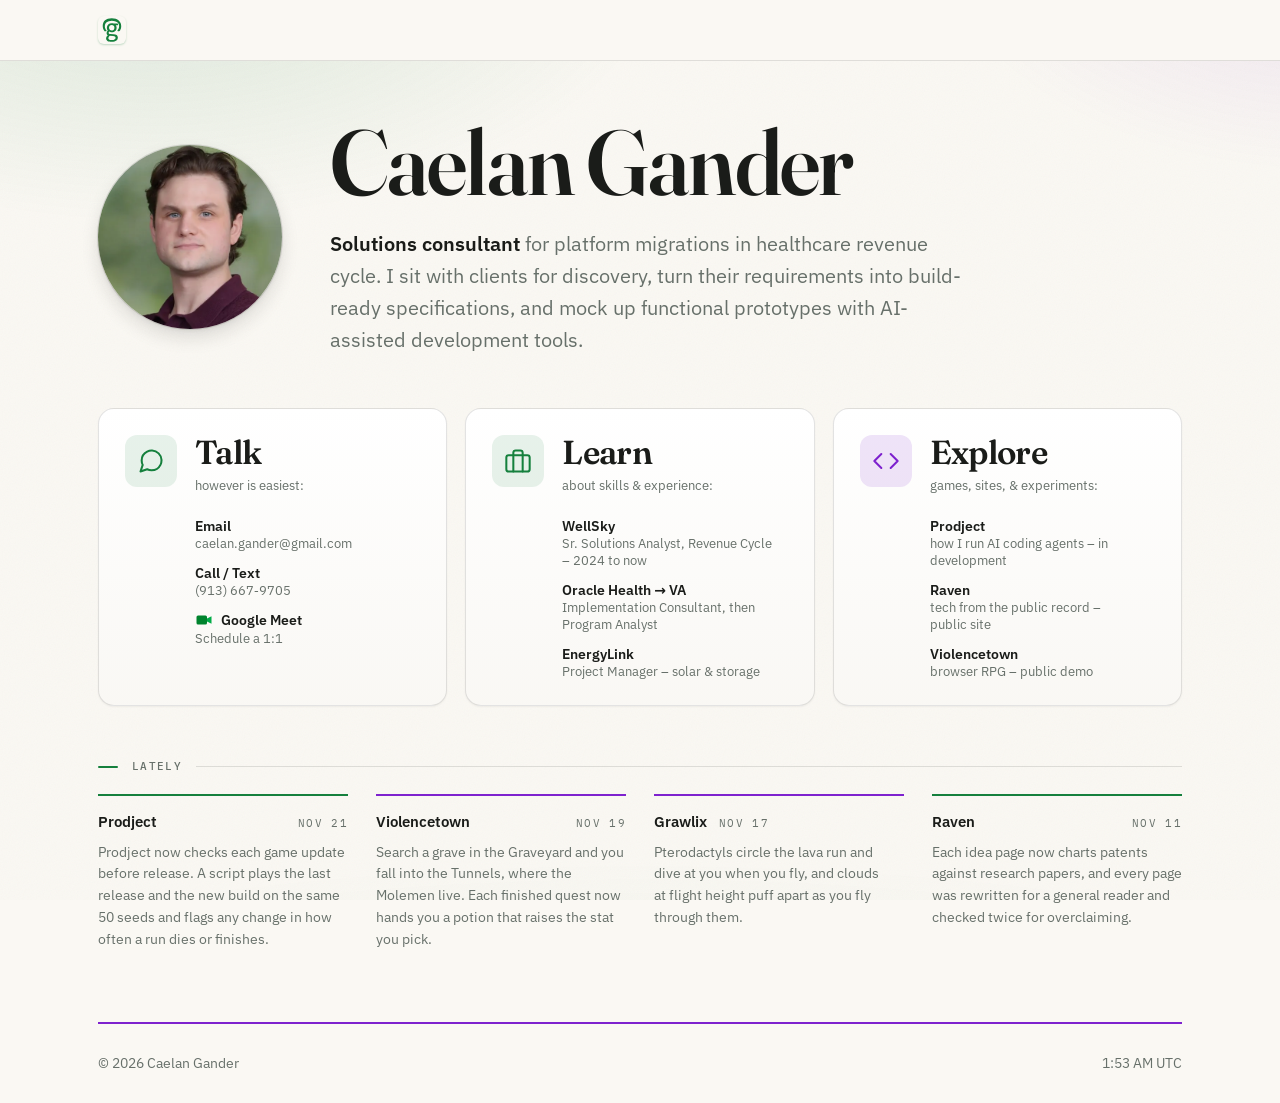
==== commit 81fa42dc: "Home: a Lately strip under the tiles, one recent highlight per project Prodject, Violencetown, Grawl" ====
--- a/index.html
+++ b/index.html
@@ -28,7 +28,7 @@
 
   <link rel="preload" href="/assets/fonts/fraunces-600-latin.woff2" as="font" type="font/woff2" crossorigin>
   <link rel="preload" href="/assets/fonts/ibm-plex-sans-latin.woff2" as="font" type="font/woff2" crossorigin>
-  <link rel="stylesheet" href="/style.css?v=71">
+  <link rel="stylesheet" href="/style.css?v=75">
 </head>
 <body class="has-intro">
 
@@ -461,7 +461,7 @@
                     <span class="card-tag">Research</span>
                     <span class="card-year">Raven &middot; 2026</span>
                   </div>
-                  <h3 class="case-title"><a href="https://raven.caelangander.com" target="_blank" rel="noopener">Raven, a technology atlas &#8599;</a></h3>
+                  <h3 class="case-title"><a href="https://raven.caelangander.com">Raven, a technology atlas &#8599;</a></h3>
                   <p class="case-scope">A research site that measures how far an idea has moved toward a product from the public record alone, with every number printed beside its denominator and the rule that produced it.</p>
                   <p class="case-q">Impact</p>
                   <p class="case-a">Four published chains &ndash; orbital debris, humanoid robots, quantum entanglement and wearable computing &ndash; and 23 downstream products, with every score&rsquo;s components printed beside it and an evidence score that never calls itself a probability. The same machinery measures the next chain.</p>
@@ -591,11 +591,11 @@
           <section class="panel" id="panel-explore" aria-hidden="true" inert>
             <div class="panel-inner">
 
-              <h2 class="section-label">How I build</h2>
-
-              <div class="project-badges project-badges--wide">
-
-                <div class="project-badge project-badge--wide">
+              <h2 class="section-label" data-tone="work">How I build</h2>
+
+              <div class="project-badges project-badges--wide" data-tone="work">
+
+                <a class="project-badge project-badge--wide" href="/prodject/">
                   <div class="badge-media badge-media--diagram">
                     <svg class="pj-diagram" data-reveal viewBox="0 0 1000 720" preserveAspectRatio="xMidYMid meet" role="img" aria-label="A made-up example of one task in Prodject. I write the task, an AI builds the code, a second AI checks it for proof, and I decide whether it goes in or back. In this example the checker finds proof that the game saves and that the score returns, and none that the save survives a crash, so the task goes back to the builder.">
                       <text class="pj-s" x="30" y="44">ONE EXAMPLE TASK</text>
@@ -615,30 +615,33 @@
                       <path class="pj-back-line" d="M860 206 V552 H380 V216"/><path class="pj-back-head" d="M366 220 L380 198 L394 220"/>
                       <text class="pj-back-label pj-back" x="620" y="606" text-anchor="middle">One item has no proof, so it goes back</text>
                       <g class="pj-dot" aria-hidden="true"><circle class="pj-dot-glow" r="26"/><circle class="pj-dot-core" r="13"/></g>
-                      <text class="pj-foot" x="30" y="684">I don&rsquo;t take the AI&rsquo;s word for it.</text>
+                      <text class="pj-foot" x="30" y="684">Evals check whether a change to the agents actually helps.</text>
                     </svg>
                   </div>
                   <div class="project-badge-head">
                     <h3>Prodject</h3>
-                    <span class="badge-status badge-status--dev">In Development</span>
-                  </div>
-                  <p class="project-badge-desc">AI agents write the code for everything on this page. I write what each change has to do, and one agent builds it. A second agent then checks each item against a test that covers it, or points me to a screenshot, and I decide what goes in. I also test the agents themselves. I had nine bugs hidden in real code and ran my bug-hunting agent three times on each. It caught them 21 times out of 27 and missed one bug all three times.</p>
-                  <p class="badge-used">I use it on two of my games, Violencetown and Grawlix, both below.</p>
+                    <span class="badge-stack">
+                      <span class="badge-status badge-status--dev">In Development</span>
+                      <span class="badge-cta">Read the write-up</span>
+                    </span>
+                  </div>
+                  <p class="project-badge-desc">AI agents write the code for everything on this page. I approve what each noticeable change has to do, and one agent builds it. A second agent then checks each item against a test that covers it, or points me to a screenshot, and I decide what goes in. I also test the agents themselves. I had 9 bugs hidden in real code and ran my bug-hunting agent 3 times on each. It caught them 21 of 27 times and missed 1 bug all 3 times.</p>
+                  <p class="badge-used">I use it on 2 of my games, Violencetown and Grawlix, both below.</p>
                   <ul class="badge-tags">
                     <li>Claude Code</li>
                     <li>Node.js</li>
                     <li>Agent Evals</li>
                     <li>Git</li>
                   </ul>
-                </div>
+                </a>
 
               </div>
 
-              <h2 class="section-label">Research</h2>
-
-              <div class="project-badges project-badges--wide">
-
-                <a class="project-badge project-badge--wide" href="https://raven.caelangander.com" target="_blank" rel="noopener">
+              <h2 class="section-label" data-tone="work">Research</h2>
+
+              <div class="project-badges project-badges--wide" data-tone="work">
+
+                <a class="project-badge project-badge--wide" href="https://raven.caelangander.com">
                   <div class="badge-media badge-media--diagram">
                       <svg class="rv-chart" data-reveal viewBox="0 0 1000 720" preserveAspectRatio="xMidYMid meet" role="img" aria-label="Research papers a year, 2000 to 2025, as Raven counts them, for four wearable ideas. In 2025 wrist-worn computers had 7,337, smart glasses 1,696 and VR headsets 875. Full-dive VR, so far found only in fiction, had 2.">
                         <path class="rv-axis" d="M80 600 H680"/>
@@ -670,9 +673,9 @@
 
               </div>
 
-              <h2 class="section-label">Games</h2>
-
-              <div class="project-badges project-badges--wide">
+              <h2 class="section-label" data-tone="play">Games</h2>
+
+              <div class="project-badges project-badges--wide" data-tone="play">
 
                 <a class="project-badge project-badge--wide" href="https://violencetown.russelldangerr.com/" target="_blank" rel="noopener">
                   <div class="badge-media">
@@ -739,12 +742,47 @@
                 </a>
               </div>
 
-              <p class="explore-source">Source for the public projects is on <a href="https://github.com/RussellDangerr" target="_blank" rel="noopener">GitHub<span aria-hidden="true"> &nearr;</span></a></p>
+              <a class="project-badge project-badge--source" href="https://github.com/RussellDangerr" target="_blank" rel="noopener">
+                <span class="badge-mark" aria-hidden="true"><svg xmlns="http://www.w3.org/2000/svg" width="24" height="24" viewBox="0 0 24 24" fill="currentColor"><path d="M12 0C5.37 0 0 5.37 0 12c0 5.31 3.435 9.795 8.205 11.385.6.105.825-.255.825-.57 0-.285-.015-1.23-.015-2.235-3.015.555-3.795-.735-4.035-1.41-.135-.345-.72-1.41-1.23-1.695-.42-.225-1.02-.78-.015-.795.945-.015 1.62.87 1.845 1.23 1.08 1.815 2.805 1.305 3.495.99.105-.78.42-1.305.765-1.605-2.67-.3-5.46-1.335-5.46-5.925 0-1.305.465-2.385 1.23-3.225-.12-.3-.54-1.53.12-3.18 0 0 1.005-.315 3.3 1.23.96-.27 1.98-.405 3-.405s2.04.135 3 .405c2.295-1.56 3.3-1.23 3.3-1.23.66 1.65.24 2.88.12 3.18.765.84 1.23 1.905 1.23 3.225 0 4.605-2.805 5.625-5.475 5.925.435.375.81 1.095.81 2.22 0 1.605-.015 2.895-.015 3.3 0 .315.225.69.825.57A12.02 12.02 0 0 0 24 12c0-6.63-5.37-12-12-12z"/></svg></span>
+                <div class="source-text"><h3>GitHub</h3> <span class="source-note"><span class="badge-handle">@RussellDangerr</span> &ndash; source for the public projects</span></div>
+                <span class="external" aria-hidden="true"><svg xmlns="http://www.w3.org/2000/svg" width="14" height="14" viewBox="0 0 24 24" fill="none" stroke="currentColor" stroke-width="2" stroke-linecap="round" stroke-linejoin="round"><line x1="7" y1="17" x2="17" y2="7"/><polyline points="7 7 17 7 17 17"/></svg></span>
+              </a>
             </div>
           </section>
         </article>
 
       </div>
+
+      <!-- ── Lately: one highlight per project, newest first (home view only) ──── -->
+      <section class="lately" aria-labelledby="lately-title">
+        <h2 class="section-label" id="lately-title">Lately</h2>
+        <ol class="lately-list">
+          <li data-tone="work">
+            <a class="lately-item" href="/prodject/">
+              <span class="lately-head"><span class="lately-name">Prodject</span> <time datetime="2026-11-21">Nov 21</time></span>
+              <span class="lately-text">Prodject now checks each game update before release. A script plays the last release and the new build on the same 50 seeds and flags any change in how often a run dies or finishes.</span>
+            </a>
+          </li>
+          <li data-tone="play">
+            <a class="lately-item" href="https://violencetown.russelldangerr.com/" target="_blank" rel="noopener">
+              <span class="lately-head"><span class="lately-name">Violencetown</span> <time datetime="2026-11-19">Nov 19</time></span>
+              <span class="lately-text">Search a grave in the Graveyard and you fall into the Tunnels, where the Molemen live. Each finished quest now hands you a potion that raises the stat you pick.</span>
+            </a>
+          </li>
+          <li data-tone="play">
+            <button class="lately-item" type="button" data-go="explore" aria-controls="panel-explore">
+              <span class="lately-head"><span class="lately-name">Grawlix</span> <time datetime="2026-11-17">Nov 17</time></span>
+              <span class="lately-text">Pterodactyls circle the lava run and dive at you when you fly, and clouds at flight height puff apart as you fly through them.</span>
+            </button>
+          </li>
+          <li data-tone="work">
+            <a class="lately-item" href="https://raven.caelangander.com">
+              <span class="lately-head"><span class="lately-name">Raven</span> <time datetime="2026-11-11">Nov 11</time></span>
+              <span class="lately-text">Each idea page now charts patents against research papers, and every page was rewritten for a general reader and checked twice for overclaiming.</span>
+            </a>
+          </li>
+        </ol>
+      </section>
     </div>
   </main>
 
--- a/style.css
+++ b/style.css
@@ -255,6 +255,17 @@
   --accent-soft: var(--color-primary-soft);
 }
 .cluster[data-cluster="explore"] {
+  --accent:      var(--color-secondary);
+  --accent-deep: var(--color-secondary-deep);
+  --accent-soft: var(--color-secondary-soft);
+}
+/* inside Explore, colour says what kind of thing it is: green for work, purple for play */
+[data-tone="work"] {
+  --accent:      var(--color-primary);
+  --accent-deep: var(--color-primary-deep);
+  --accent-soft: var(--color-primary-soft);
+}
+[data-tone="play"] {
   --accent:      var(--color-secondary);
   --accent-deep: var(--color-secondary-deep);
   --accent-soft: var(--color-secondary-soft);
@@ -1779,15 +1790,15 @@
 @media (prefers-color-scheme: dark) { .pj-diagram { --pj-no: #E0A040; } }
 .pj-s { fill: var(--color-muted-strong); font-family: var(--font-mono); font-size: 29px; letter-spacing: 0.05em; }
 .pj-node rect { fill: var(--color-surface); stroke: var(--color-hairline-strong); stroke-width: 2; }
-.pj-node--me rect { fill: var(--color-secondary-soft); stroke: var(--color-secondary); }
+.pj-node--me rect { fill: var(--accent-soft); stroke: var(--accent); }
 .pj-nt { fill: var(--color-text); font-family: var(--font-display); font-weight: 600; font-size: 38px; }
 .pj-ns { fill: var(--color-muted-strong); font-family: var(--font-mono); font-size: 28px; letter-spacing: 0.04em; }
-.pj-link { fill: none; stroke: var(--color-secondary); stroke-width: 5; stroke-linecap: round; }
-.pj-rail, .pj-tie { fill: none; stroke: var(--color-secondary); stroke-width: 5; stroke-linecap: round; opacity: 0.5; }
+.pj-link { fill: none; stroke: var(--accent); stroke-width: 5; stroke-linecap: round; }
+.pj-rail, .pj-tie { fill: none; stroke: var(--accent); stroke-width: 5; stroke-linecap: round; opacity: 0.5; }
 .pj-dot { opacity: 0; transform-box: view-box; transform-origin: 0 0; }
-.pj-dot-core { fill: var(--color-secondary); }
-.pj-dot-glow { fill: var(--color-secondary); opacity: 0.25; }
-.pj-ring { fill: none; stroke: var(--color-secondary); stroke-width: 6; opacity: 0; }
+.pj-dot-core { fill: var(--accent); }
+.pj-dot-glow { fill: var(--accent); opacity: 0.25; }
+.pj-ring { fill: none; stroke: var(--accent); stroke-width: 6; opacity: 0; }
 .pj-sheet { fill: var(--color-surface); stroke: var(--color-hairline-strong); stroke-width: 2; }
 .pj-task { fill: var(--color-text); font-family: var(--font-display); font-weight: 600; font-size: 32px; }
 .pj-stamp rect { fill: none; stroke: currentColor; stroke-width: 4; }
@@ -1796,17 +1807,17 @@
 .pj-stamp.pj-no { color: var(--pj-no); }
 .pj-stamp.pj-no rect { stroke-width: 4.5; stroke-dasharray: 11 6; }
 .pj-row { fill: var(--color-text); font-family: var(--font-sans); font-size: 30px; }
-.pj-back-line, .pj-back-head { fill: none; stroke: var(--color-secondary); stroke-width: 5; stroke-linecap: round; stroke-linejoin: round; }
+.pj-back-line, .pj-back-head { fill: none; stroke: var(--accent); stroke-width: 5; stroke-linecap: round; stroke-linejoin: round; }
 .pj-back-line { stroke-dasharray: 14 10; }
 .pj-back-label { fill: var(--color-text); font-family: var(--font-sans); font-weight: 600; font-size: 32px; }
 .pj-foot { fill: var(--color-muted-strong); font-family: var(--font-sans); font-size: 28px; }
 .rv-axis { fill: none; stroke: var(--color-hairline-strong); stroke-width: 2; }
-.rv-line { fill: none; stroke: var(--color-secondary); stroke-width: 10; stroke-linejoin: round; stroke-linecap: round; }
+.rv-line { fill: none; stroke: var(--accent); stroke-width: 10; stroke-linejoin: round; stroke-linecap: round; }
 .rv-flat { fill: none; stroke: var(--color-muted); stroke-width: 8; stroke-dasharray: 0 16; stroke-linecap: round; }
-.rv-dot { fill: var(--color-secondary); }
+.rv-dot { fill: var(--accent); }
 .rv-chart { --rv-c3: #C2410C; }
 @media (prefers-color-scheme: dark) { .rv-chart { --rv-c3: #FB923C; } }
-.rv-l2 { fill: none; stroke: var(--color-primary); stroke-width: 7; stroke-linejoin: round; stroke-linecap: round; }
+.rv-l2 { fill: none; stroke: var(--color-muted-strong); stroke-width: 7; stroke-linejoin: round; stroke-linecap: round; }
 .rv-l3 { fill: none; stroke: var(--rv-c3); stroke-width: 7; stroke-linejoin: round; stroke-linecap: round; stroke-dasharray: 18 10; }
 .rv-k { fill: var(--color-muted); font-family: var(--font-sans); font-size: 30px; }
 .rv-kn { fill: var(--color-text); font-family: var(--font-display); font-weight: 600; font-size: 34px; }
@@ -1888,15 +1899,12 @@
   border: 1px solid transparent;
   white-space: nowrap;
 }
-.badge-status--public {
-  color: var(--color-primary-deep);
-  background: var(--color-primary-soft);
-  border-color: color-mix(in srgb, var(--color-primary) 38%, transparent);
-}
+/* status is a fact, not a mood: both badges are neutral, so colour is left to say work or play */
+.badge-status--public,
 .badge-status--dev {
-  color: var(--color-secondary);
-  background: var(--color-secondary-soft);
-  border-color: color-mix(in srgb, var(--color-secondary) 38%, transparent);
+  color: var(--color-muted-strong);
+  background: var(--color-surface-2);
+  border-color: var(--color-hairline-strong);
 }
 
 .project-badge .external {
@@ -1911,8 +1919,12 @@
 
 .project-badge-desc { font-size: var(--text-md); color: var(--color-muted); line-height: 1.5; }
 .badge-used { font-size: var(--text-sm); color: var(--color-muted-strong); line-height: 1.45; margin: 0; }
-.explore-source { margin: 28px 0 0; font-size: var(--text-sm); color: var(--color-muted); }
-.explore-source a { color: var(--accent); text-underline-offset: 0.18em; }
+/* GitHub: a skinny full-width card closing the panel */
+.project-badge--source { flex-direction: row; align-items: center; gap: 16px; padding: 14px 20px; margin-top: 24px; }
+.project-badge--source .badge-mark { flex: none; width: 44px; height: 44px; }
+.source-text { flex: 1; min-width: 0; display: flex; flex-wrap: wrap; align-items: baseline; gap: 2px 12px; }
+.source-text h3 { font-family: var(--font-display); font-size: var(--text-lg); font-weight: 600; letter-spacing: -0.01em; line-height: 1.2; }
+.source-note { font-size: var(--text-sm); color: var(--color-muted); }
 
 .badge-tags { display: flex; gap: 4px; flex-wrap: wrap; list-style: none; margin-top: 4px; }
 .badge-tags li {
@@ -1960,7 +1972,7 @@
   font-family: var(--font-mono);
   font-size: var(--text-xs);
   font-weight: 600;
-  color: var(--color-primary-deep);
+  color: var(--accent-deep);
   white-space: nowrap;
 }
 /* the GitHub card is just its mark and two lines, centred in whatever height its neighbour sets */
@@ -2173,8 +2185,53 @@
   .case-card:not(.is-expanded) .case-detail-inner { content-visibility: hidden; }
 }
 
+/* ── Lately: one highlight per project, newest first ─────────────────── */
+/* Home view only. Each entry's top rule takes its tone: green for work, purple for games. */
+body[data-active] .lately { display: none; }
+.lately .section-label { margin: 0 0 18px; }
+.lately-list {
+  list-style: none;
+  margin: 0;
+  padding: 0;
+  display: grid;
+  grid-template-columns: repeat(4, minmax(0, 1fr));
+  gap: 28px;
+}
+.lately-item {
+  display: flex;
+  flex-direction: column;
+  gap: 8px;
+  width: 100%;
+  height: 100%;
+  padding: 14px 0 0;
+  border: 0;
+  border-top: 2px solid var(--accent);
+  background: none;
+  font: inherit;
+  color: inherit;
+  text-align: left;
+  text-decoration: none;
+  cursor: pointer;
+}
+.lately-head { display: flex; align-items: baseline; justify-content: space-between; gap: 12px; }
+.lately-name { font-size: var(--text-md); font-weight: 600; color: var(--color-text); }
+.lately-item time {
+  font-family: var(--font-mono);
+  font-size: var(--text-2xs);
+  letter-spacing: var(--tracking-label);
+  text-transform: uppercase;
+  color: var(--color-muted);
+  white-space: nowrap;
+}
+.lately-text { font-size: var(--text-sm); line-height: var(--leading-normal); color: var(--color-muted); text-wrap: pretty; }
+.lately-item:focus-visible { outline: 2px solid var(--accent); outline-offset: 6px; border-radius: 2px; }
+@media (hover: hover) {
+  .lately-item:hover .lately-name { color: var(--accent); }
+}
+
 /* ── Responsive ─────────────────────────────────────────────────────── */
 @media (max-width: 960px) {
+  .lately-list { grid-template-columns: repeat(2, minmax(0, 1fr)); row-gap: 24px; }
   :root { --gutter: 32px; }
 
   .tiles { flex-direction: column; }
@@ -2239,10 +2296,12 @@
   .project-badge-head:has(.badge-stack) .external { margin-top: 0; }
   .badge-stack { display: contents; }
   .badge-cta { order: 1; flex-basis: 100%; text-align: right; padding-right: 22px; }
+  .project-badge-head:not(:has(.external)) .badge-cta { padding-right: 0; }
 }
 
 @media (max-width: 480px) {
   :root { --gutter: 16px; }
+  .lately-list { grid-template-columns: 1fr; }
   .banner { grid-template-columns: 1fr; }
   .banner-photo { grid-row: auto; width: 96px; margin-bottom: 20px; }
   .banner-name, .banner-about { grid-column: 1; }
@@ -2288,7 +2347,8 @@
   .logo:focus-visible,
   .channel:focus-visible,
   .popout-btn:focus-visible,
-  a.project-badge:focus-visible { outline: 2px solid Highlight; outline-offset: 3px; }
+  a.project-badge:focus-visible,
+  .lately-item:focus-visible { outline: 2px solid Highlight; outline-offset: 3px; }
   .channel-row:focus-visible { outline: 2px solid Highlight; outline-offset: -4px; }   /* inset: the card clips */
   .learn-nav a[aria-current] {
     forced-color-adjust: none;
@@ -2341,6 +2401,7 @@
   .skip-link,
   .header,
   .banner-wrap,
+  .lately,
   .footer,
   .tile,
   .learn-nav,
